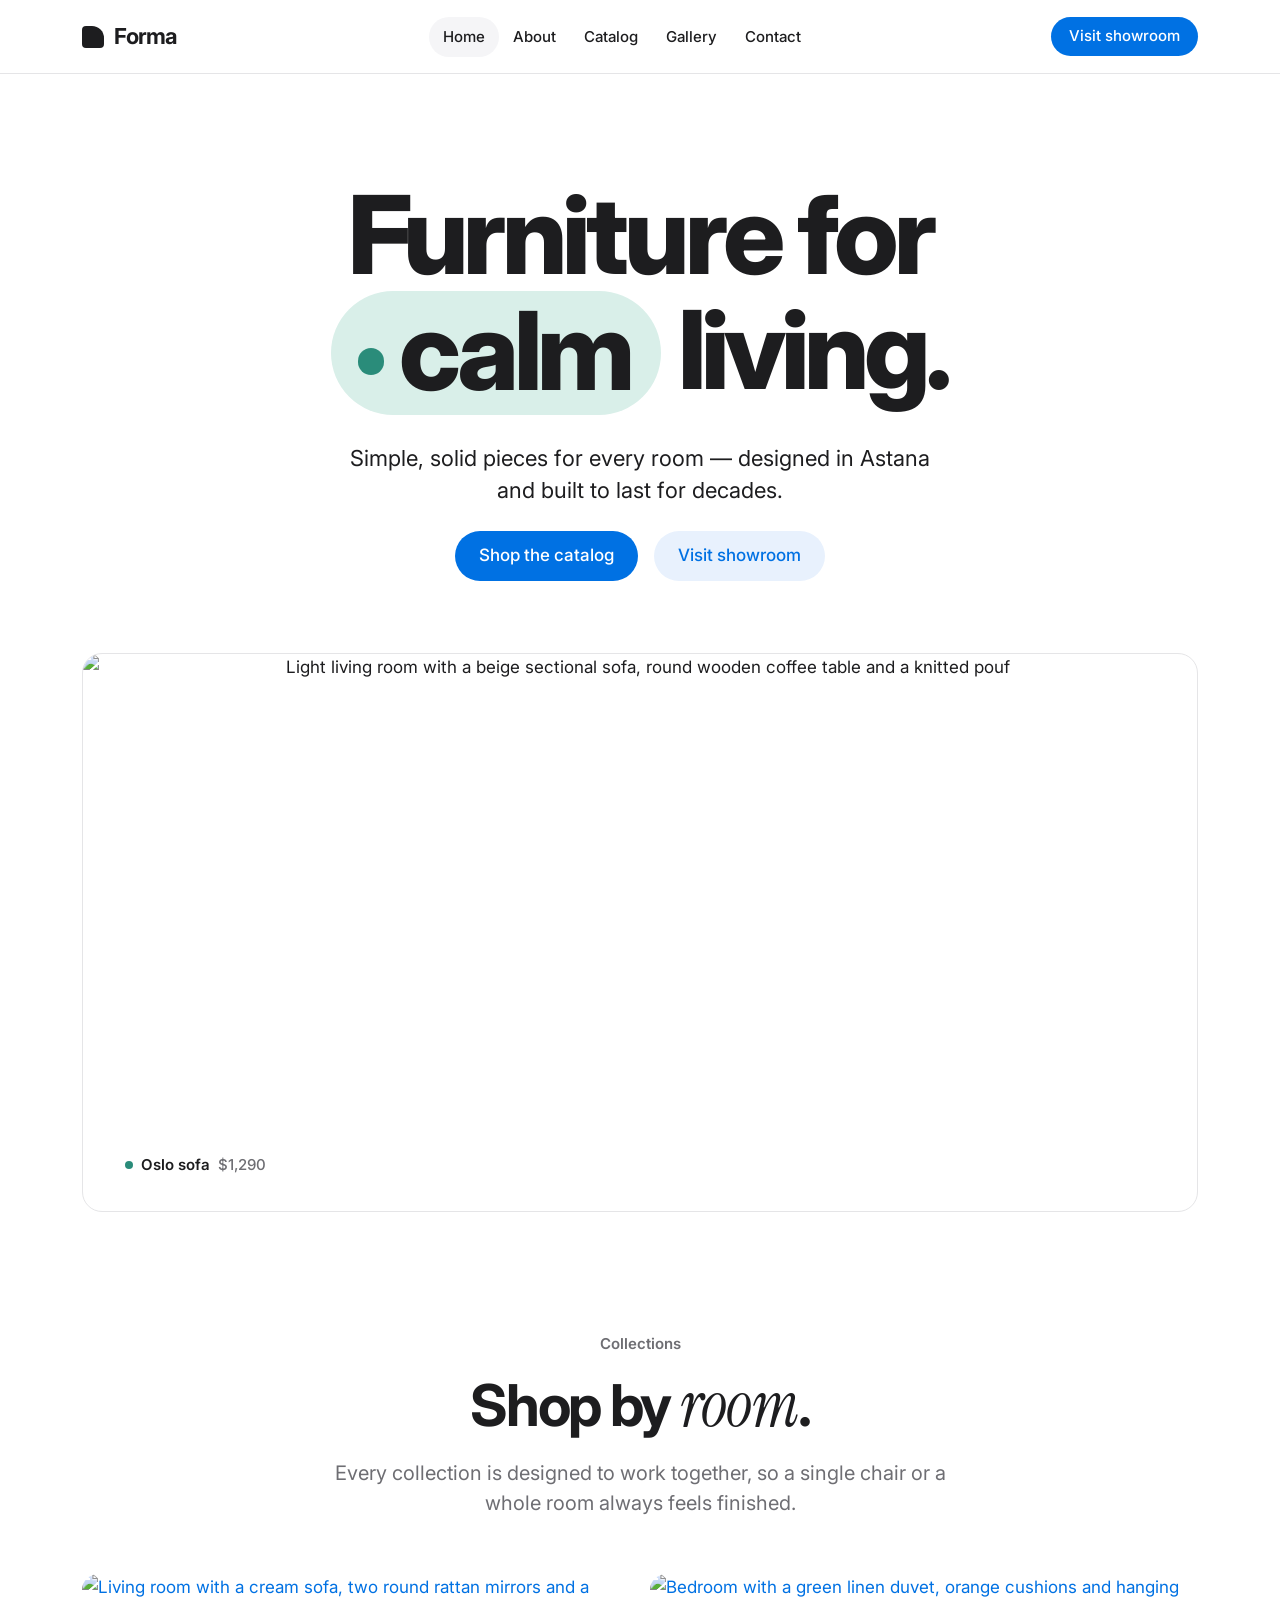
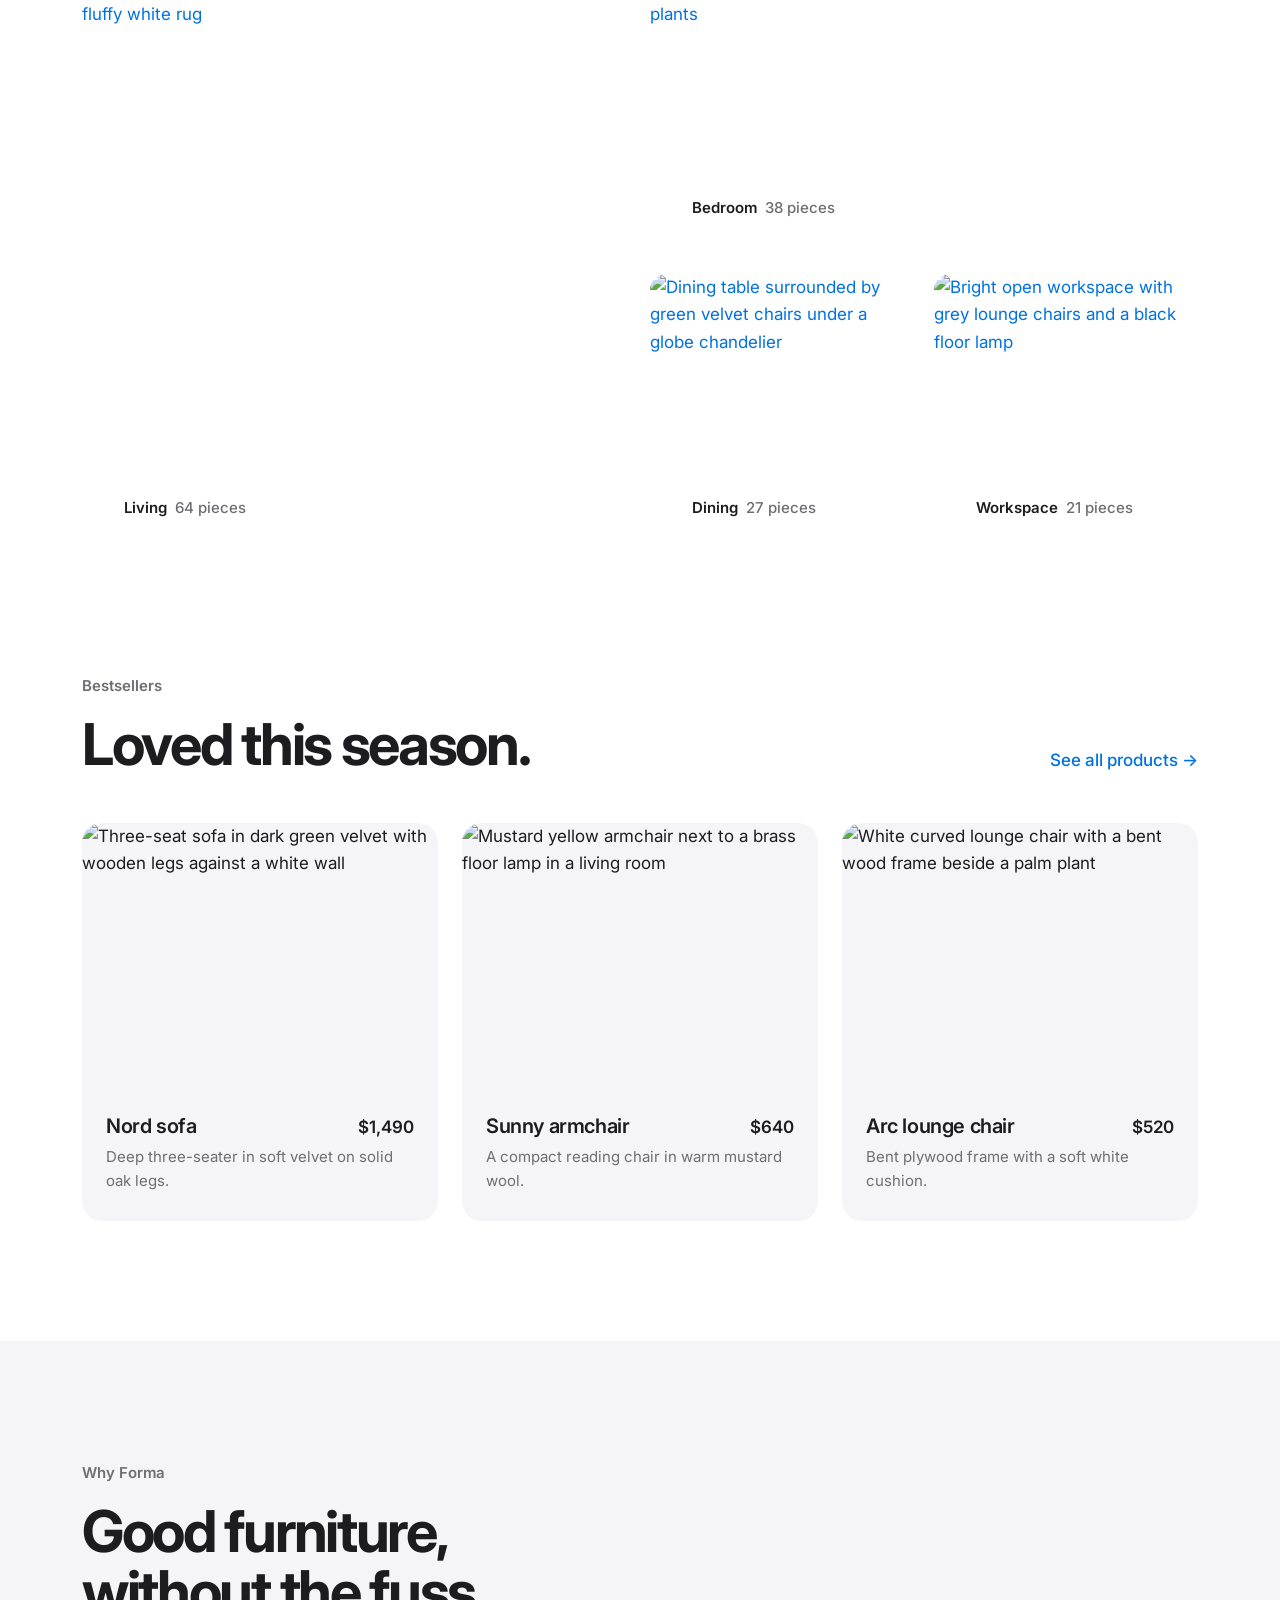
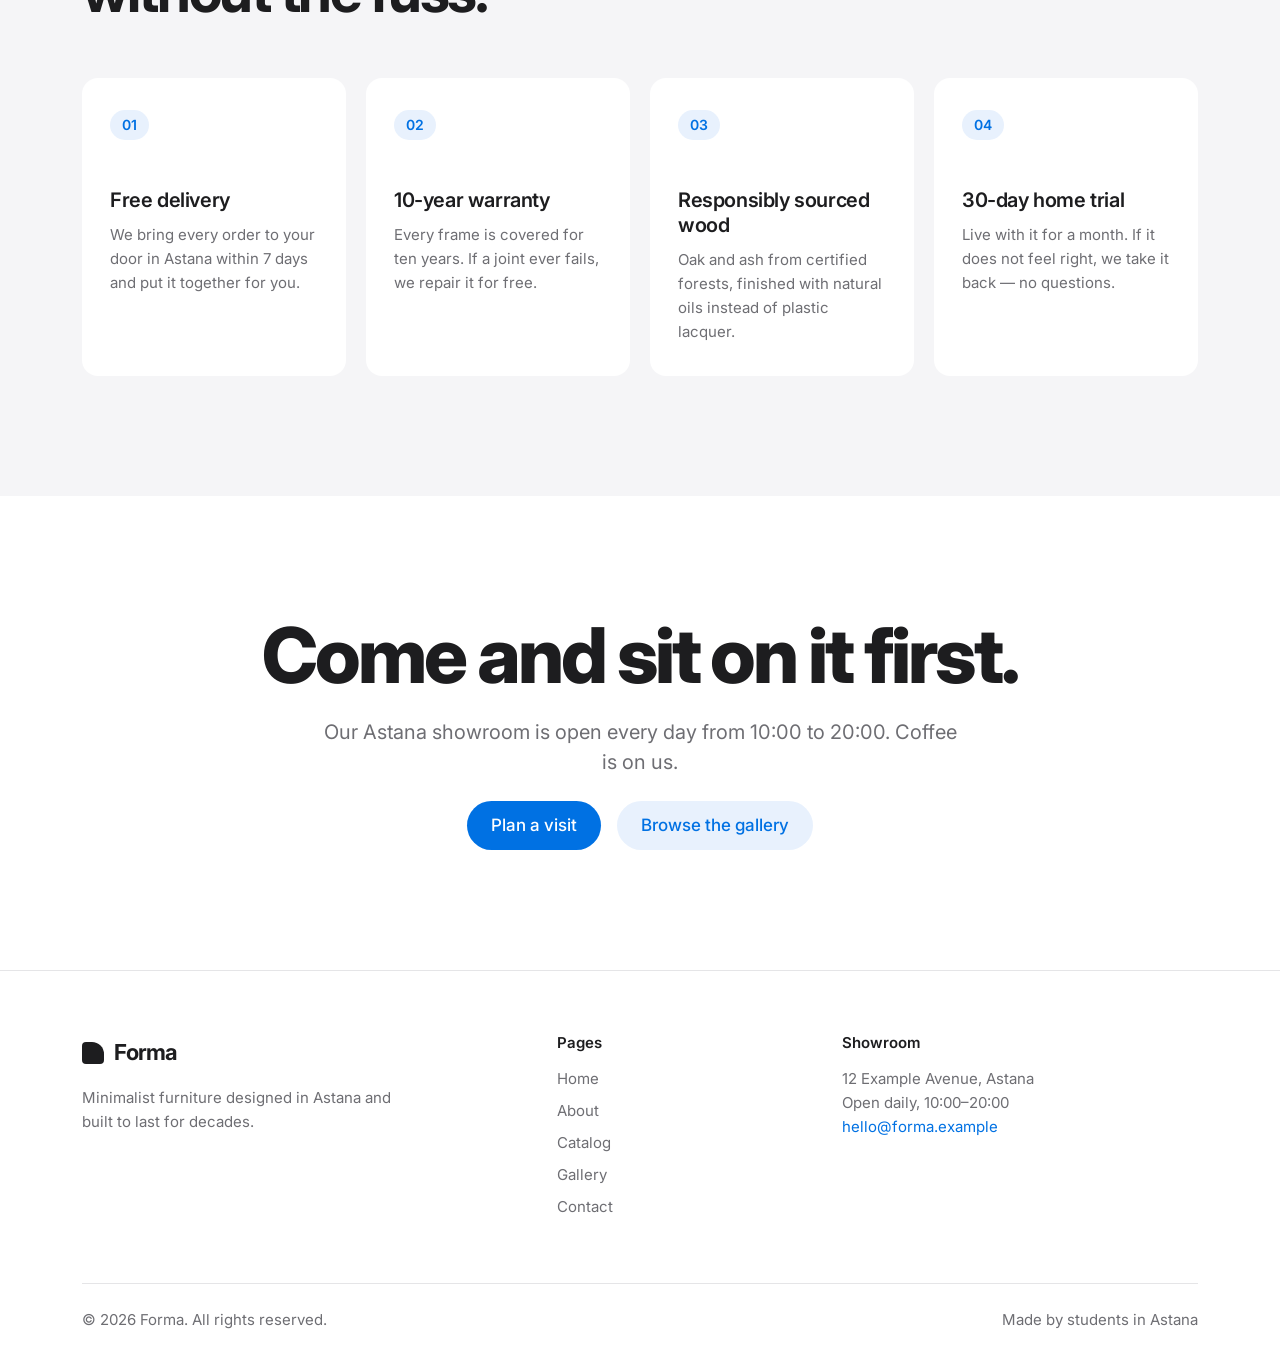
==== index.html @ f252c31b "Include jQuery and project scripts on all five pages" ====
<!DOCTYPE html>
<html lang="en">
<head>
  <meta charset="UTF-8">
  <meta name="viewport" content="width=device-width, initial-scale=1">
  <meta name="description" content="Forma is a minimalist furniture store in Astana. Simple, solid sofas, chairs and tables built to last.">
  <title>Home — Forma</title>

  <!-- Fonts: Inter for all text, Instrument Serif for rare accents -->
  <link rel="preconnect" href="https://fonts.googleapis.com">
  <link rel="preconnect" href="https://fonts.gstatic.com" crossorigin>
  <link href="https://fonts.googleapis.com/css2?family=Inter:wght@400;500;600;700;800&family=Instrument+Serif:ital@1&display=swap" rel="stylesheet">

  <!-- Bootstrap first, then our own styles so they can override it -->
  <link href="https://cdn.jsdelivr.net/npm/bootstrap@5.3.3/dist/css/bootstrap.min.css" rel="stylesheet">
  <link href="css/style.css" rel="stylesheet">
</head>
<body>

  <!-- Site header: the same navbar is used on every page -->
  <header class="site-header">
    <nav class="navbar navbar-expand-lg" aria-label="Main navigation">
      <div class="container">
        <a class="navbar-brand brand" href="index.html">
          <span class="brand-mark" aria-hidden="true"></span>
          Forma
        </a>
        <button class="navbar-toggler" type="button" data-bs-toggle="collapse" data-bs-target="#main-nav" aria-controls="main-nav" aria-expanded="false" aria-label="Toggle navigation">
          <span class="navbar-toggler-icon"></span>
        </button>
        <div class="collapse navbar-collapse" id="main-nav">
          <ul class="navbar-nav mx-auto mb-3 mb-lg-0">
            <li class="nav-item"><a class="nav-link active" aria-current="page" href="index.html">Home</a></li>
            <li class="nav-item"><a class="nav-link" href="about.html">About</a></li>
            <li class="nav-item"><a class="nav-link" href="catalog.html">Catalog</a></li>
            <li class="nav-item"><a class="nav-link" href="gallery.html">Gallery</a></li>
            <li class="nav-item"><a class="nav-link" href="contact.html">Contact</a></li>
          </ul>
          <a class="btn btn-accent btn-small" href="contact.html">Visit showroom</a>
        </div>
      </div>
    </nav>
  </header>

  <main>

    <!-- Hero: big headline with a pill, subline and two buttons -->
    <section id="hero">
      <div class="container text-center">
        <h1 class="hero-title">
          Furniture for<br>
          <span class="pill"><span class="pill-dot"></span>calm</span> living.
        </h1>
        <p class="hero-subtitle mx-auto">Simple, solid pieces for every room — designed in Astana and built to last for decades.</p>
        <div class="actions d-flex flex-wrap justify-content-center gap-3 mt-4">
          <a class="btn btn-accent" href="catalog.html">Shop the catalog</a>
          <a class="btn btn-soft" href="contact.html">Visit showroom</a>
        </div>

        <!-- Large rounded photo with a label chip placed on top of it -->
        <figure class="hero-media">
          <img src="images/hero-living-room.jpg" alt="Light living room with a beige sectional sofa, round wooden coffee table and a knitted pouf" width="1600" height="900">
          <figcaption class="image-chip">
            <span class="chip-dot"></span>
            Oslo sofa
            <span class="chip-price">$1,290</span>
          </figcaption>
        </figure>
      </div>
    </section>

    <!-- Categories: tiles placed with CSS Grid -->
    <section id="categories" class="section">
      <div class="container">
        <div class="section-header text-center mx-auto">
          <p class="eyebrow">Collections</p>
          <h2 class="section-title">Shop by <span class="serif-accent">room</span>.</h2>
          <p class="section-lead mx-auto">Every collection is designed to work together, so a single chair or a whole room always feels finished.</p>
        </div>

        <ul class="category-grid">
          <li class="category-tile category-tile-large">
            <a href="catalog.html">
              <img src="images/category-living.jpg" alt="Living room with a cream sofa, two round rattan mirrors and a fluffy white rug">
              <span class="image-chip">Living <span class="chip-price">64 pieces</span></span>
            </a>
          </li>
          <li class="category-tile category-tile-wide">
            <a href="catalog.html">
              <img src="images/category-bedroom.jpg" alt="Bedroom with a green linen duvet, orange cushions and hanging plants">
              <span class="image-chip">Bedroom <span class="chip-price">38 pieces</span></span>
            </a>
          </li>
          <li class="category-tile">
            <a href="catalog.html">
              <img src="images/category-dining.jpg" alt="Dining table surrounded by green velvet chairs under a globe chandelier">
              <span class="image-chip">Dining <span class="chip-price">27 pieces</span></span>
            </a>
          </li>
          <li class="category-tile">
            <a href="catalog.html">
              <img src="images/category-workspace.jpg" alt="Bright open workspace with grey lounge chairs and a black floor lamp">
              <span class="image-chip">Workspace <span class="chip-price">21 pieces</span></span>
            </a>
          </li>
        </ul>
      </div>
    </section>

    <!-- Featured products: cards in a Bootstrap row / col-* grid -->
    <section id="featured" class="section pt-0">
      <div class="container">
        <div class="d-flex flex-wrap justify-content-between align-items-end gap-3 mb-5">
          <div>
            <p class="eyebrow">Bestsellers</p>
            <h2 class="section-title mb-0">Loved this season.</h2>
          </div>
          <a class="link-arrow" href="catalog.html">See all products →</a>
        </div>

        <div class="row g-4 justify-content-center">
          <div class="col-12 col-md-6 col-lg-4">
            <article class="product-card">
              <img class="product-card-img" src="images/product-nord-sofa.jpg" alt="Three-seat sofa in dark green velvet with wooden legs against a white wall">
              <div class="product-card-body">
                <div class="d-flex justify-content-between align-items-baseline gap-3">
                  <h3 class="product-card-title">Nord sofa</h3>
                  <span class="price">$1,490</span>
                </div>
                <p class="product-card-text">Deep three-seater in soft velvet on solid oak legs.</p>
              </div>
            </article>
          </div>
          <div class="col-12 col-md-6 col-lg-4">
            <article class="product-card">
              <img class="product-card-img" src="images/product-sunny-armchair.jpg" alt="Mustard yellow armchair next to a brass floor lamp in a living room">
              <div class="product-card-body">
                <div class="d-flex justify-content-between align-items-baseline gap-3">
                  <h3 class="product-card-title">Sunny armchair</h3>
                  <span class="price">$640</span>
                </div>
                <p class="product-card-text">A compact reading chair in warm mustard wool.</p>
              </div>
            </article>
          </div>
          <div class="col-12 col-md-6 col-lg-4">
            <article class="product-card">
              <img class="product-card-img" src="images/product-arc-lounge-chair.jpg" alt="White curved lounge chair with a bent wood frame beside a palm plant">
              <div class="product-card-body">
                <div class="d-flex justify-content-between align-items-baseline gap-3">
                  <h3 class="product-card-title">Arc lounge chair</h3>
                  <span class="price">$520</span>
                </div>
                <p class="product-card-text">Bent plywood frame with a soft white cushion.</p>
              </div>
            </article>
          </div>
        </div>
      </div>
    </section>

    <!-- Why Forma: feature cards laid out with Flexbox -->
    <section id="why-forma" class="section">
      <div class="container">
        <div class="section-header">
          <p class="eyebrow">Why Forma</p>
          <h2 class="section-title">Good furniture,<br>without the fuss.</h2>
        </div>

        <ul class="features">
          <li class="feature">
            <span class="feature-number">01</span>
            <h3 class="feature-title">Free delivery</h3>
            <p class="feature-text">We bring every order to your door in Astana within 7 days and put it together for you.</p>
          </li>
          <li class="feature">
            <span class="feature-number">02</span>
            <h3 class="feature-title">10-year warranty</h3>
            <p class="feature-text">Every frame is covered for ten years. If a joint ever fails, we repair it for free.</p>
          </li>
          <li class="feature">
            <span class="feature-number">03</span>
            <h3 class="feature-title">Responsibly sourced wood</h3>
            <p class="feature-text">Oak and ash from certified forests, finished with natural oils instead of plastic lacquer.</p>
          </li>
          <li class="feature">
            <span class="feature-number">04</span>
            <h3 class="feature-title">30-day home trial</h3>
            <p class="feature-text">Live with it for a month. If it does not feel right, we take it back — no questions.</p>
          </li>
        </ul>
      </div>
    </section>

    <!-- Call to action: invite people to the showroom -->
    <section id="visit" class="section">
      <div class="container text-center">
        <h2 class="cta-title mx-auto">Come and sit on it first.</h2>
        <p class="section-lead mx-auto">Our Astana showroom is open every day from 10:00 to 20:00. Coffee is on us.</p>
        <div class="actions d-flex flex-wrap justify-content-center gap-3 mt-4">
          <a class="btn btn-accent" href="contact.html">Plan a visit</a>
          <a class="btn btn-soft" href="gallery.html">Browse the gallery</a>
        </div>
      </div>
    </section>

  </main>

  <!-- Site footer: the same on every page -->
  <footer class="site-footer">
    <div class="container">
      <div class="row g-4">
        <div class="col-12 col-lg-5">
          <a class="brand mb-3" href="index.html">
            <span class="brand-mark" aria-hidden="true"></span>
            Forma
          </a>
          <p class="footer-text">Minimalist furniture designed in Astana and built to last for decades.</p>
        </div>
        <div class="col-6 col-lg-3">
          <h2 class="footer-heading">Pages</h2>
          <ul class="footer-links">
            <li><a href="index.html">Home</a></li>
            <li><a href="about.html">About</a></li>
            <li><a href="catalog.html">Catalog</a></li>
            <li><a href="gallery.html">Gallery</a></li>
            <li><a href="contact.html">Contact</a></li>
          </ul>
        </div>
        <div class="col-6 col-lg-4">
          <h2 class="footer-heading">Showroom</h2>
          <address class="footer-text">
            12 Example Avenue, Astana<br>
            Open daily, <span class="text-nowrap">10:00–20:00</span><br>
            <a href="mailto:hello@forma.example">hello@forma.example</a>
          </address>
        </div>
      </div>
      <div class="footer-bottom d-flex flex-wrap justify-content-between gap-2">
        <span>© 2026 Forma. All rights reserved.</span>
        <span>Made by students in Astana</span>
      </div>
    </div>
  </footer>

  <!-- Libraries: jQuery 3.7.1 and the Bootstrap bundle (mobile navbar toggle) -->
  <script src="https://code.jquery.com/jquery-3.7.1.min.js"></script>
  <script src="https://cdn.jsdelivr.net/npm/bootstrap@5.3.3/dist/js/bootstrap.bundle.min.js"></script>

  <!-- Our scripts: data and helpers first, then shared features -->
  <script src="js/data.js"></script>
  <script src="js/utils.js"></script>
  <script src="js/main.js"></script>
</body>
</html>
---- css/style.css ----
/*
  Forma — shared stylesheet for all pages
  Loaded after Bootstrap 5.3.3, so rules here can override Bootstrap.
*/

/* ===== Design tokens — CSS custom properties ===== */
:root {
  /* Colors */
  --color-text: #1d1d1f;
  --color-muted: #6e6e73;
  --color-bg: #ffffff;
  --color-surface: #f5f5f7;
  --color-border: #e5e5e7;
  --color-border-strong: #d2d2d7;
  --color-accent: #0071e3;
  --color-accent-hover: #0062c4;
  --color-accent-soft: #e8f1fd;
  --color-accent-soft-hover: #d7e7fb;
  --color-pill: #d9efe9;
  --color-pill-dot: #2a8c7a;

  /* Shapes */
  --radius: 16px;
  --radius-sm: 12px;
  --radius-lg: 20px;
  --radius-pill: 999px;

  /* Fonts */
  --font-sans: 'Inter', system-ui, sans-serif;
  --font-serif: 'Instrument Serif', serif;

  /* Spacing between page sections (made smaller in the media queries) */
  --section-space: 120px;
}

/* ===== Base — element selectors ===== */
body {
  font-family: var(--font-sans);
  font-size: 17px;
  line-height: 1.6;
  color: var(--color-text);
  background-color: var(--color-bg);
  -webkit-font-smoothing: antialiased;
}

h1,
h2,
h3,
h4 {
  font-weight: 700;
  letter-spacing: -0.04em;
  line-height: 1.05;
  color: var(--color-text);
}

/* Big headings: spread words evenly over the lines */
h1,
h2 {
  text-wrap: balance;
}

h3,
h4 {
  letter-spacing: -0.02em;
  line-height: 1.25;
}

p {
  margin-bottom: 1rem;
}

a {
  color: var(--color-accent);
  text-decoration: none;
}

a:hover {
  color: var(--color-accent-hover);
}

img {
  display: block;
  max-width: 100%;
  height: auto;
}

/* ===== Typography helpers — reusable classes ===== */
.eyebrow {
  margin-bottom: 16px;
  font-size: 0.9375rem;
  font-weight: 600;
  color: var(--color-muted);
}

.section-title {
  margin-bottom: 20px;
  font-size: clamp(2.25rem, 4.5vw, 3.75rem);
  font-weight: 700;
}

.section-lead {
  max-width: 640px;
  font-size: 1.25rem;
  line-height: 1.5;
  color: var(--color-muted);
}

/* Rare elegant accent: one italic serif word inside a heading */
.serif-accent {
  font-family: var(--font-serif);
  font-style: italic;
  font-weight: 400;
  font-size: 1.1em;
  letter-spacing: -0.01em;
}

/* ===== Section spacing ===== */
.section {
  padding-top: var(--section-space);
  padding-bottom: var(--section-space);
}

.section-surface {
  background-color: var(--color-surface);
}

.section-header {
  max-width: 760px;
  margin-bottom: 56px;
}

/* ===== Buttons — pill-shaped, built on Bootstrap .btn =====
   Bootstrap's .btn reads its colors and sizes from --bs-btn-* variables,
   so our classes only change those variables.
   Usage: <a class="btn btn-accent">  or  <a class="btn btn-soft"> */
.btn-accent,
.btn-soft {
  --bs-btn-padding-x: 24px;
  --bs-btn-padding-y: 12px;
  --bs-btn-font-size: 1.0625rem;
  --bs-btn-font-weight: 500;
  --bs-btn-border-width: 0;
  --bs-btn-border-radius: var(--radius-pill);
  --bs-btn-focus-box-shadow: 0 0 0 4px var(--color-accent-soft);
  transition: background-color 0.2s ease;
}

/* Primary: solid accent blue */
.btn-accent {
  --bs-btn-color: #ffffff;
  --bs-btn-bg: var(--color-accent);
  --bs-btn-hover-color: #ffffff;
  --bs-btn-hover-bg: var(--color-accent-hover);
  --bs-btn-active-color: #ffffff;
  --bs-btn-active-bg: var(--color-accent-hover);
}

/* Secondary: soft light-blue background with blue text */
.btn-soft {
  --bs-btn-color: var(--color-accent);
  --bs-btn-bg: var(--color-accent-soft);
  --bs-btn-hover-color: var(--color-accent-hover);
  --bs-btn-hover-bg: var(--color-accent-soft-hover);
  --bs-btn-active-color: var(--color-accent-hover);
  --bs-btn-active-bg: var(--color-accent-soft-hover);
}

/* Smaller size, used for the navbar button */
.btn-small {
  --bs-btn-padding-x: 18px;
  --bs-btn-padding-y: 8px;
  --bs-btn-font-size: 0.9375rem;
}

/* ===== Headline pill — tinted label with a dot, like Notion =====
   Usage: <span class="pill"><span class="pill-dot"></span>calm</span> */
.pill {
  display: inline-block;
  padding: 0.02em 0.28em 0.08em 0.24em;
  border-radius: var(--radius-pill);
  background-color: var(--color-pill);
  white-space: nowrap;
}

.pill-dot {
  display: inline-block;
  width: 0.24em;
  height: 0.24em;
  margin-right: 0.14em;
  border-radius: 50%;
  background-color: var(--color-pill-dot);
  vertical-align: middle;
}

/* ===== Navbar — sticky header (positioning) + Bootstrap navbar ===== */
.site-header {
  position: sticky;
  top: 0;
  z-index: 1030;
  background-color: rgba(255, 255, 255, 0.85);
  backdrop-filter: blur(16px);
  border-bottom: 1px solid var(--color-border);
}

/* Bootstrap's navbar reads its colors and spacing from these variables */
.navbar {
  --bs-navbar-padding-y: 14px;
  --bs-navbar-color: var(--color-text);
  --bs-navbar-hover-color: var(--color-text);
  --bs-navbar-active-color: var(--color-text);
  --bs-navbar-nav-link-padding-x: 14px;
}

/* Wordmark with a small square logo made only with CSS */
.brand {
  display: inline-flex;
  align-items: center;
  gap: 10px;
  font-size: 1.375rem;
  font-weight: 700;
  letter-spacing: -0.04em;
  color: var(--color-text);
}

.brand-mark {
  width: 22px;
  height: 22px;
  border-radius: 4px 12px 4px 4px;
  background-color: var(--color-text);
}

.navbar-nav .nav-link {
  padding: 8px 14px;
  border-radius: var(--radius-pill);
  font-size: 0.9375rem;
  font-weight: 500;
  transition: background-color 0.2s ease;
}

.navbar-nav .nav-link:hover,
.navbar-nav .nav-link.active {
  background-color: var(--color-surface);
}

.navbar-toggler {
  border: 0;
  padding: 6px;
}

.navbar-toggler:focus {
  box-shadow: 0 0 0 4px var(--color-accent-soft);
}

/* ===== Footer ===== */
.site-footer {
  padding-top: 64px;
  padding-bottom: 32px;
  border-top: 1px solid var(--color-border);
  font-size: 0.9375rem;
}

.footer-text {
  max-width: 320px;
  margin-bottom: 0;
  font-style: normal;
  color: var(--color-muted);
}

.footer-heading {
  margin-bottom: 16px;
  font-size: 0.9375rem;
  font-weight: 600;
  letter-spacing: 0;
}

.footer-links {
  margin: 0;
  padding: 0;
  list-style: none;
}

.footer-links li {
  margin-bottom: 8px;
}

.footer-links a {
  color: var(--color-muted);
}

.footer-links a:hover {
  color: var(--color-text);
}

.footer-bottom {
  margin-top: 56px;
  padding-top: 24px;
  border-top: 1px solid var(--color-border);
  color: var(--color-muted);
}

/* ===== Home: hero — styled by ID ===== */
#hero {
  padding-top: 104px;
}

.hero-title {
  margin-bottom: 28px;
  font-size: clamp(3rem, 8.5vw, 7rem);
  font-weight: 800;
  letter-spacing: -0.045em;
  line-height: 1.04;
}

.hero-subtitle {
  max-width: 620px;
  margin-bottom: 0;
  font-size: 1.375rem;
  line-height: 1.45;
}

/* ===== Home: hero image — position relative + absolute chip ===== */
.hero-media {
  position: relative; /* the chip below is positioned inside this box */
  margin: 72px 0 0;
  border: 1px solid var(--color-border);
  border-radius: var(--radius-lg);
  overflow: hidden;
}

.hero-media img {
  width: 100%;
  aspect-ratio: 2 / 1;
  object-fit: cover;
}

/* Small white label on top of a photo (reused on category tiles) */
.image-chip {
  position: absolute;
  left: 24px;
  bottom: 24px;
  display: flex;
  align-items: center;
  gap: 8px;
  padding: 10px 18px;
  border-radius: var(--radius-pill);
  background-color: rgba(255, 255, 255, 0.92);
  font-size: 0.9375rem;
  font-weight: 600;
  color: var(--color-text);
}

.chip-dot {
  width: 8px;
  height: 8px;
  border-radius: 50%;
  background-color: var(--color-pill-dot);
}

.chip-price {
  font-weight: 500;
  color: var(--color-muted);
}

/* ===== Home: categories — CSS Grid ===== */
.category-grid {
  display: grid;
  grid-template-columns: repeat(4, 1fr);
  grid-auto-rows: 280px;
  gap: 20px;
  margin: 0;
  padding: 0;
  list-style: none;
}

/* Living takes a 2 x 2 block, Bedroom takes 2 columns */
.category-tile-large {
  grid-column: span 2;
  grid-row: span 2;
}

.category-tile-wide {
  grid-column: span 2;
}

.category-tile a {
  position: relative; /* the .image-chip is placed inside the link */
  display: block;
  height: 100%;
  border-radius: var(--radius);
  overflow: hidden;
}

.category-tile img {
  width: 100%;
  height: 100%;
  object-fit: cover;
  transition: transform 0.4s ease;
}

.category-tile a:hover img {
  transform: scale(1.04);
}

/* ===== Product cards — used inside Bootstrap .row / .col-* ===== */
.product-card {
  height: 100%;
  border-radius: var(--radius-lg);
  background-color: var(--color-surface);
  overflow: hidden;
}

.product-card-img {
  width: 100%;
  aspect-ratio: 4 / 3;
  object-fit: cover;
}

.product-card-body {
  padding: 24px 24px 28px;
}

.product-card-title {
  margin-bottom: 6px;
  font-size: 1.25rem;
  font-weight: 600;
}

.product-card-text {
  margin-bottom: 0;
  font-size: 0.9375rem;
  color: var(--color-muted);
}

.price {
  font-weight: 600;
  white-space: nowrap;
}

/* Text link with an arrow, e.g. "See all products →" */
.link-arrow {
  font-weight: 500;
}

/* ===== Home: why Forma — Flexbox ===== */
#why-forma {
  background-color: var(--color-surface);
}

.features {
  display: flex;
  flex-wrap: wrap;
  gap: 20px;
  margin: 0;
  padding: 0;
  list-style: none;
}

/* Each card grows equally; on smaller screens flex-basis changes (see media queries) */
.feature {
  display: flex;
  flex-direction: column;
  flex: 1 1 0;
  padding: 32px 28px;
  border-radius: var(--radius);
  background-color: var(--color-bg);
}

.feature-number {
  align-self: flex-start;
  margin-bottom: 48px;
  padding: 4px 12px;
  border-radius: var(--radius-pill);
  background-color: var(--color-accent-soft);
  font-size: 0.875rem;
  font-weight: 600;
  color: var(--color-accent);
}

.feature-title {
  margin-bottom: 10px;
  font-size: 1.25rem;
  font-weight: 600;
}

.feature-text {
  margin-bottom: 0;
  font-size: 0.9375rem;
  color: var(--color-muted);
}

/* ===== Call-to-action band (can be reused on any page) ===== */
.cta-title {
  max-width: 820px;
  margin-bottom: 20px;
  font-size: clamp(2.5rem, 6vw, 5rem);
  font-weight: 800;
}

/* ===== Page header — top section of inner pages (About, Catalog, Gallery, Contact) ===== */
.page-header {
  padding-top: 104px;
  padding-bottom: 80px;
}

.page-title {
  margin-bottom: 24px;
  font-size: clamp(2.75rem, 7vw, 6rem);
  font-weight: 800;
  letter-spacing: -0.045em;
  line-height: 1.04;
}

/* ===== About: story — Bootstrap grid (row / col-lg-6) ===== */
.story-text {
  font-size: 1.125rem;
  color: var(--color-muted);
}

.story-figure img {
  width: 100%;
  aspect-ratio: 4 / 3;
  object-fit: cover;
  border-radius: var(--radius-lg);
}

.story-figure figcaption {
  margin-top: 12px;
  font-size: 0.875rem;
  color: var(--color-muted);
}

/* ===== About: numbers — Flexbox ===== */
.stats {
  display: flex;
  justify-content: space-between;
  gap: 32px;
  margin: 0;
  padding: 56px 0 0;
  border-top: 1px solid var(--color-border);
  list-style: none;
}

.stat {
  display: flex;
  flex-direction: column;
  gap: 8px;
}

.stat-number {
  font-size: clamp(2.75rem, 5vw, 4.5rem);
  font-weight: 700;
  letter-spacing: -0.045em;
  line-height: 1;
}

.stat-label {
  color: var(--color-muted);
}

/* ===== About: values — CSS Grid ===== */
.values-list {
  display: grid;
  grid-template-columns: repeat(2, 1fr);
  gap: 48px 40px;
  margin: 0;
  padding: 0;
  list-style: none;
}

.value-item {
  padding-top: 24px;
  border-top: 1px solid var(--color-border-strong);
}

.value-title {
  margin-bottom: 10px;
  font-size: 1.25rem;
  font-weight: 600;
}

.value-item p {
  margin-bottom: 0;
  color: var(--color-muted);
}

/* ===== About: team cards with initials avatars ===== */
.team-card {
  height: 100%;
  padding: 40px 24px;
  border: 1px solid var(--color-border);
  border-radius: var(--radius-lg);
}

/* A round avatar made from a span with the person's initials */
.avatar {
  display: inline-flex;
  align-items: center;
  justify-content: center;
  width: 88px;
  height: 88px;
  margin-bottom: 20px;
  border-radius: 50%;
  font-size: 1.75rem;
  font-weight: 600;
  letter-spacing: -0.02em;
}

.avatar-green {
  background-color: var(--color-pill);
  color: var(--color-pill-dot);
}

.avatar-blue {
  background-color: var(--color-accent-soft);
  color: var(--color-accent);
}

.avatar-grey {
  background-color: var(--color-surface);
  color: var(--color-text);
}

.team-name {
  margin-bottom: 4px;
  font-size: 1.25rem;
  font-weight: 600;
}

.team-role {
  margin-bottom: 0;
  color: var(--color-muted);
}

/* ===== Catalog: product tags — position absolute ===== */
/* The card becomes the reference box for the tag inside it */
.product-card {
  position: relative;
}

/* Small label in the top-left corner of the photo, e.g. "New" */
.product-tag {
  position: absolute;
  top: 16px;
  left: 16px;
  padding: 6px 14px;
  border-radius: var(--radius-pill);
  background-color: rgba(255, 255, 255, 0.92);
  font-size: 0.8125rem;
  font-weight: 600;
  color: var(--color-text);
}

.product-tag-new {
  background-color: var(--color-accent);
  color: #ffffff;
}

/* ===== Catalog: comparison table — Bootstrap .table + own styles ===== */
/* White rounded card around the table (it sits on the grey section) */
.compare-card {
  padding: 8px 24px;
  border-radius: var(--radius-lg);
  background-color: var(--color-bg);
}

/* Bootstrap's .table reads its colors from --bs-table-* variables */
.compare-table {
  --bs-table-color: var(--color-text);
  --bs-table-bg: transparent;
  --bs-table-border-color: var(--color-border);
  margin-bottom: 0;
  font-size: 0.9375rem;
  white-space: nowrap; /* every cell stays on one line */
}

.compare-table caption {
  padding: 20px 16px 8px;
  font-size: 0.875rem;
  color: var(--color-muted);
}

.compare-table th,
.compare-table td {
  padding: 18px 16px;
  vertical-align: middle;
}

/* Column titles: small and grey, with a slightly darker line below */
.compare-table thead th {
  font-size: 0.8125rem;
  font-weight: 600;
  color: var(--color-muted);
  border-bottom-color: var(--color-border-strong);
}

/* Model names (row headers) */
.compare-table tbody th {
  font-weight: 600;
}

/* Footer note: no line below, small grey text */
.compare-table tfoot td {
  padding-top: 20px;
  border-bottom: 0;
  font-size: 0.875rem;
  color: var(--color-muted);
}

/* ===== Gallery: photo grid — CSS Grid ===== */
.gallery-grid {
  display: grid;
  grid-template-columns: repeat(3, 1fr);
  grid-auto-rows: 300px;
  gap: 20px;
}

.gallery-item {
  position: relative; /* the caption chip (.image-chip) is placed inside the figure */
  margin: 0;
  border-radius: var(--radius);
  overflow: hidden;
}

/* The photo fills its grid cell and is cropped, not stretched */
.gallery-item img {
  width: 100%;
  height: 100%;
  object-fit: cover;
}

/* Bigger tiles: one is two rows tall, one is two columns wide */
.gallery-item-tall {
  grid-row: span 2;
}

.gallery-item-wide {
  grid-column: span 2;
}

/* ===== Contact: booking form — Bootstrap form classes + own styles ===== */
.form-card {
  height: 100%;
  padding: 40px;
  border: 1px solid var(--color-border);
  border-radius: var(--radius-lg);
}

.form-title {
  margin-bottom: 8px;
  font-size: 2rem;
}

.form-intro {
  margin-bottom: 32px;
  color: var(--color-muted);
}

.booking-form .form-label {
  margin-bottom: 8px;
  font-size: 0.9375rem;
  font-weight: 500;
}

/* Soft rounded inputs */
.booking-form .form-control,
.booking-form .form-select {
  padding: 12px 16px;
  border: 1px solid var(--color-border-strong);
  border-radius: var(--radius-sm);
  font-size: 1rem;
  color: var(--color-text);
}

/* Room for the arrow of the select box */
.booking-form .form-select {
  padding-right: 40px;
  background-position: right 16px center;
}

/* Accent focus ring instead of Bootstrap's default one */
.booking-form .form-control:focus,
.booking-form .form-select:focus,
.booking-form .form-check-input:focus {
  border-color: var(--color-accent);
  box-shadow: 0 0 0 4px var(--color-accent-soft);
}

.booking-form .form-check-input:checked {
  border-color: var(--color-accent);
  background-color: var(--color-accent);
}

.booking-form .form-check-label {
  font-size: 0.9375rem;
  color: var(--color-muted);
}

/* ===== Contact: showroom info card — Flexbox ===== */
.info-card {
  display: flex;
  flex-direction: column;
  gap: 40px;
  height: 100%;
  padding: 40px;
  border-radius: var(--radius-lg);
  background-color: var(--color-surface);
}

.info-title {
  margin-bottom: 16px;
  font-size: 1.25rem;
  font-weight: 600;
}

.info-address {
  margin-bottom: 0;
  font-size: 1.125rem;
  line-height: 1.7;
}

.hours-list {
  margin: 0;
  padding: 0;
  list-style: none;
}

/* Each row: label on the left, time on the right */
.hours-list li {
  display: flex;
  justify-content: space-between;
  gap: 16px;
  padding: 14px 0;
  border-bottom: 1px solid var(--color-border-strong);
}

.hours-list li span:last-child {
  color: var(--color-muted);
  text-align: right;
}

/* margin-top: auto pushes the buttons to the bottom of the card */
.info-actions {
  margin-top: auto;
}

/* ==========================================================
   Responsive — media queries (keep this section LAST in the file)
   Breakpoints match Bootstrap: lg = 992px, sm = 576px
   ========================================================== */

/* ===== Tablet and smaller (≤ 991.98px) ===== */
@media (max-width: 991.98px) {
  :root {
    --section-space: 88px;
  }

  /* Collapsed mobile menu */
  .navbar-collapse {
    padding-top: 12px;
    padding-bottom: 16px;
  }

  #hero {
    padding-top: 72px;
  }

  .hero-media {
    margin-top: 56px;
  }

  .hero-media img {
    aspect-ratio: 16 / 10;
  }

  .section-header {
    margin-bottom: 40px;
  }

  /* Categories: 4 columns become 2 */
  .category-grid {
    grid-template-columns: repeat(2, 1fr);
    grid-auto-rows: 240px;
  }

  /* Features: two cards per row */
  .feature {
    flex: 1 1 calc(50% - 10px);
  }

  /* Stats: wrap into two rows of two */
  .stats {
    flex-wrap: wrap;
    row-gap: 40px;
  }

  .stat {
    flex: 1 1 calc(50% - 16px);
  }

  .page-header {
    padding-top: 72px;
    padding-bottom: 64px;
  }

  /* Gallery: 3 columns become 2, the wide photo takes one column */
  .gallery-grid {
    grid-template-columns: repeat(2, 1fr);
    grid-auto-rows: 260px;
  }

  .gallery-item-wide {
    grid-column: span 1;
  }

  /* Contact: smaller padding inside the cards */
  .form-card,
  .info-card {
    padding: 32px;
  }
}

/* ===== Mobile phones (≤ 575.98px) ===== */
@media (max-width: 575.98px) {
  :root {
    --section-space: 64px;
  }

  /* 20px side padding instead of Bootstrap's 12px */
  .container {
    --bs-gutter-x: 2.5rem;
  }

  body {
    font-size: 16px;
  }

  #hero {
    padding-top: 48px;
  }

  .hero-title {
    font-size: 3rem;
  }

  .hero-subtitle,
  .section-lead {
    font-size: 1.125rem;
  }

  /* Buttons stack and fill the width */
  .actions .btn {
    width: 100%;
  }

  .hero-media {
    margin-top: 40px;
    border-radius: var(--radius);
  }

  .hero-media img {
    aspect-ratio: 4 / 3;
  }

  .image-chip {
    left: 12px;
    bottom: 12px;
    padding: 8px 14px;
    font-size: 0.875rem;
  }

  /* Categories: one column, every tile the same size */
  .category-grid {
    grid-template-columns: 1fr;
    grid-auto-rows: 220px;
    gap: 16px;
  }

  .category-tile-large,
  .category-tile-wide {
    grid-column: span 1;
    grid-row: span 1;
  }

  /* Features: one card per row */
  .feature {
    flex-basis: 100%;
  }

  .feature-number {
    margin-bottom: 24px;
  }

  /* Values: one column */
  .values-list {
    grid-template-columns: 1fr;
    gap: 32px;
  }

  .page-header {
    padding-top: 48px;
    padding-bottom: 48px;
  }

  .page-title {
    font-size: 2.5rem;
  }

  /* Catalog: tighter table, it scrolls sideways inside its card */
  .compare-card {
    padding: 4px 8px;
  }

  .compare-table th,
  .compare-table td {
    padding: 14px 12px;
  }

  /* Gallery: one column, every photo the same size */
  .gallery-grid {
    grid-template-columns: 1fr;
    grid-auto-rows: 240px;
    gap: 16px;
  }

  .gallery-item-tall {
    grid-row: span 1;
  }

  /* Contact */
  .form-card,
  .info-card {
    padding: 24px;
  }

  .form-title {
    font-size: 1.75rem;
  }

  .booking-form .btn {
    width: 100%;
  }
}

/* ==========================================================
   Endterm — interactive components (JavaScript and jQuery)
   ========================================================== */

/* ===== Toast messages (created by showToast in js/utils.js) ===== */
.toast-stack {
  position: fixed;
  right: 24px;
  bottom: 24px;
  z-index: 1080;
  display: flex;
  flex-direction: column;
  align-items: flex-end;
  gap: 10px;
  pointer-events: none;
}

.toast-message {
  padding: 12px 20px;
  border-radius: var(--radius-pill);
  background-color: var(--color-text);
  color: var(--color-bg);
  font-size: 0.9375rem;
  font-weight: 500;
  box-shadow: 0 8px 24px rgba(0, 0, 0, 0.15);
  animation: toast-in 0.25s ease;
  transition: opacity 0.4s ease, transform 0.4s ease;
}

.toast-info {
  background-color: var(--color-accent);
  color: #ffffff;
}

.toast-message.is-hiding {
  opacity: 0;
  transform: translateY(8px);
}

@keyframes toast-in {
  from {
    opacity: 0;
    transform: translateY(8px);
  }
}
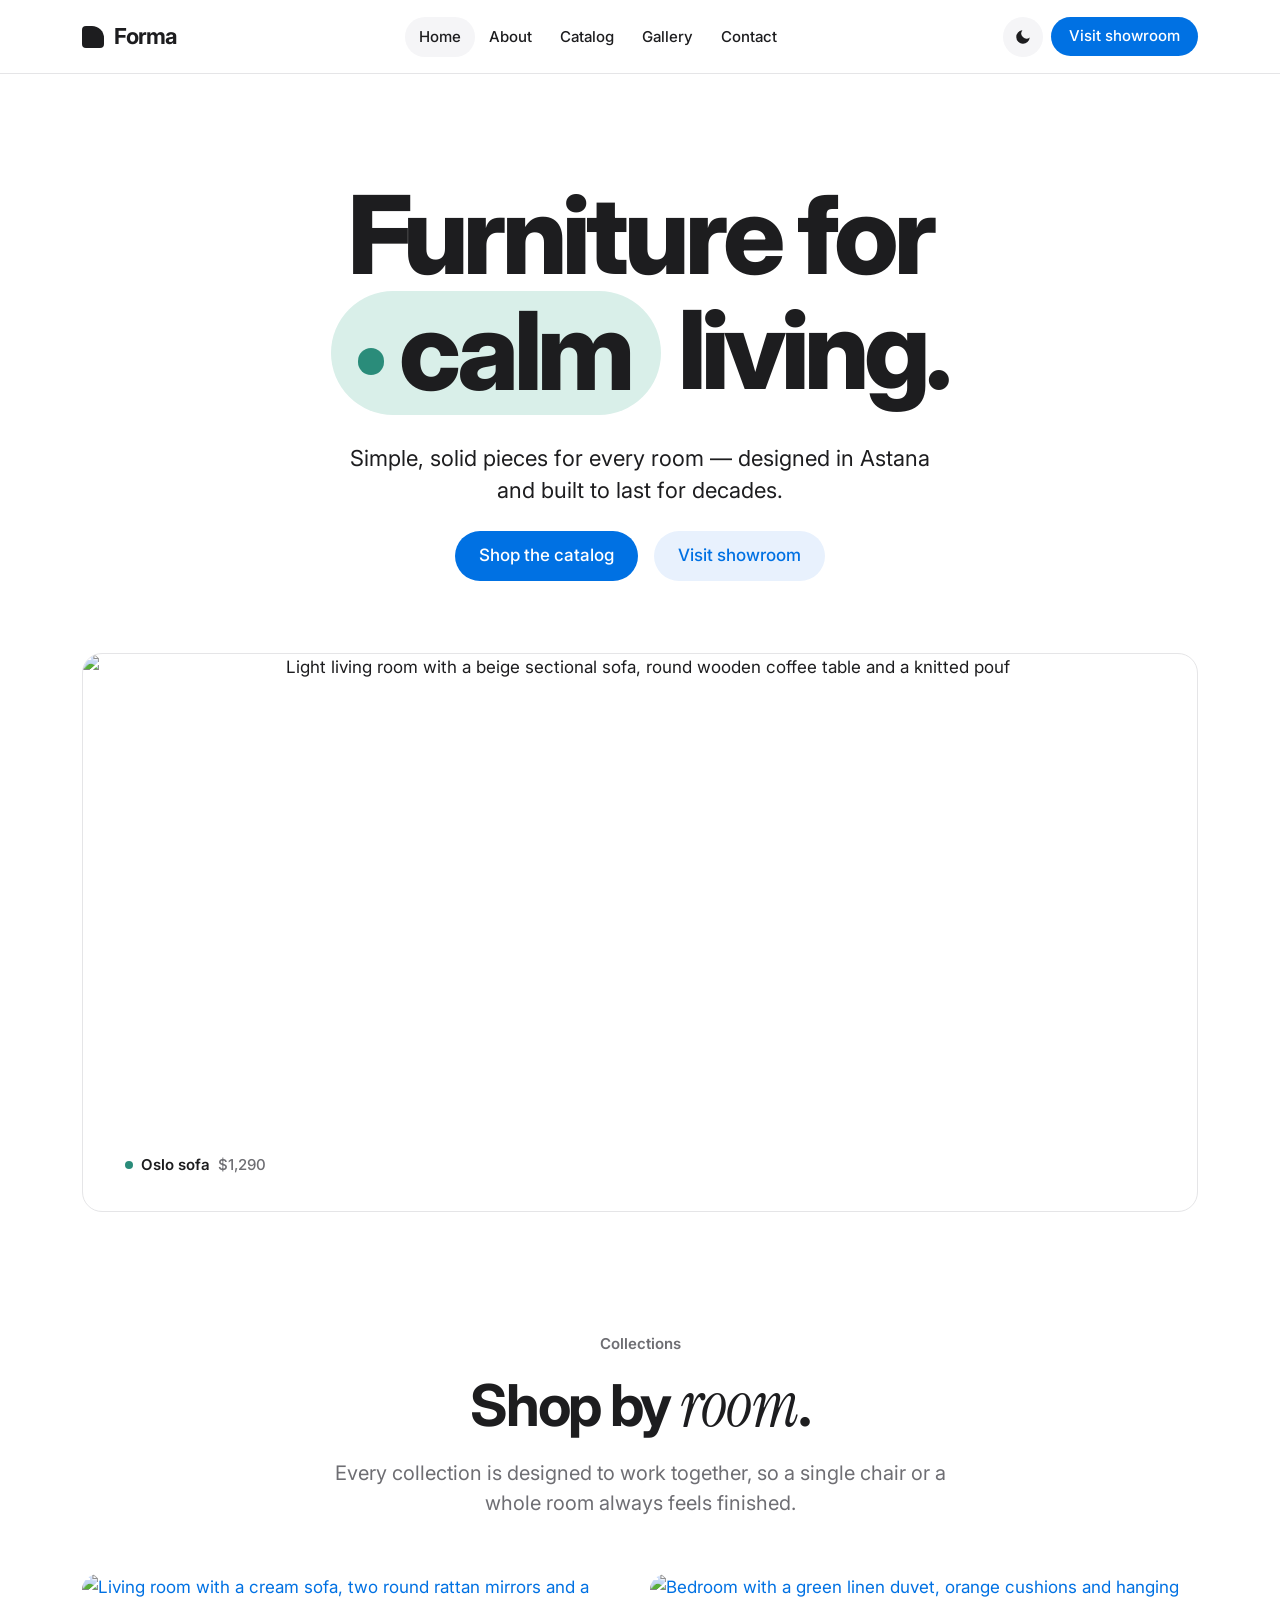
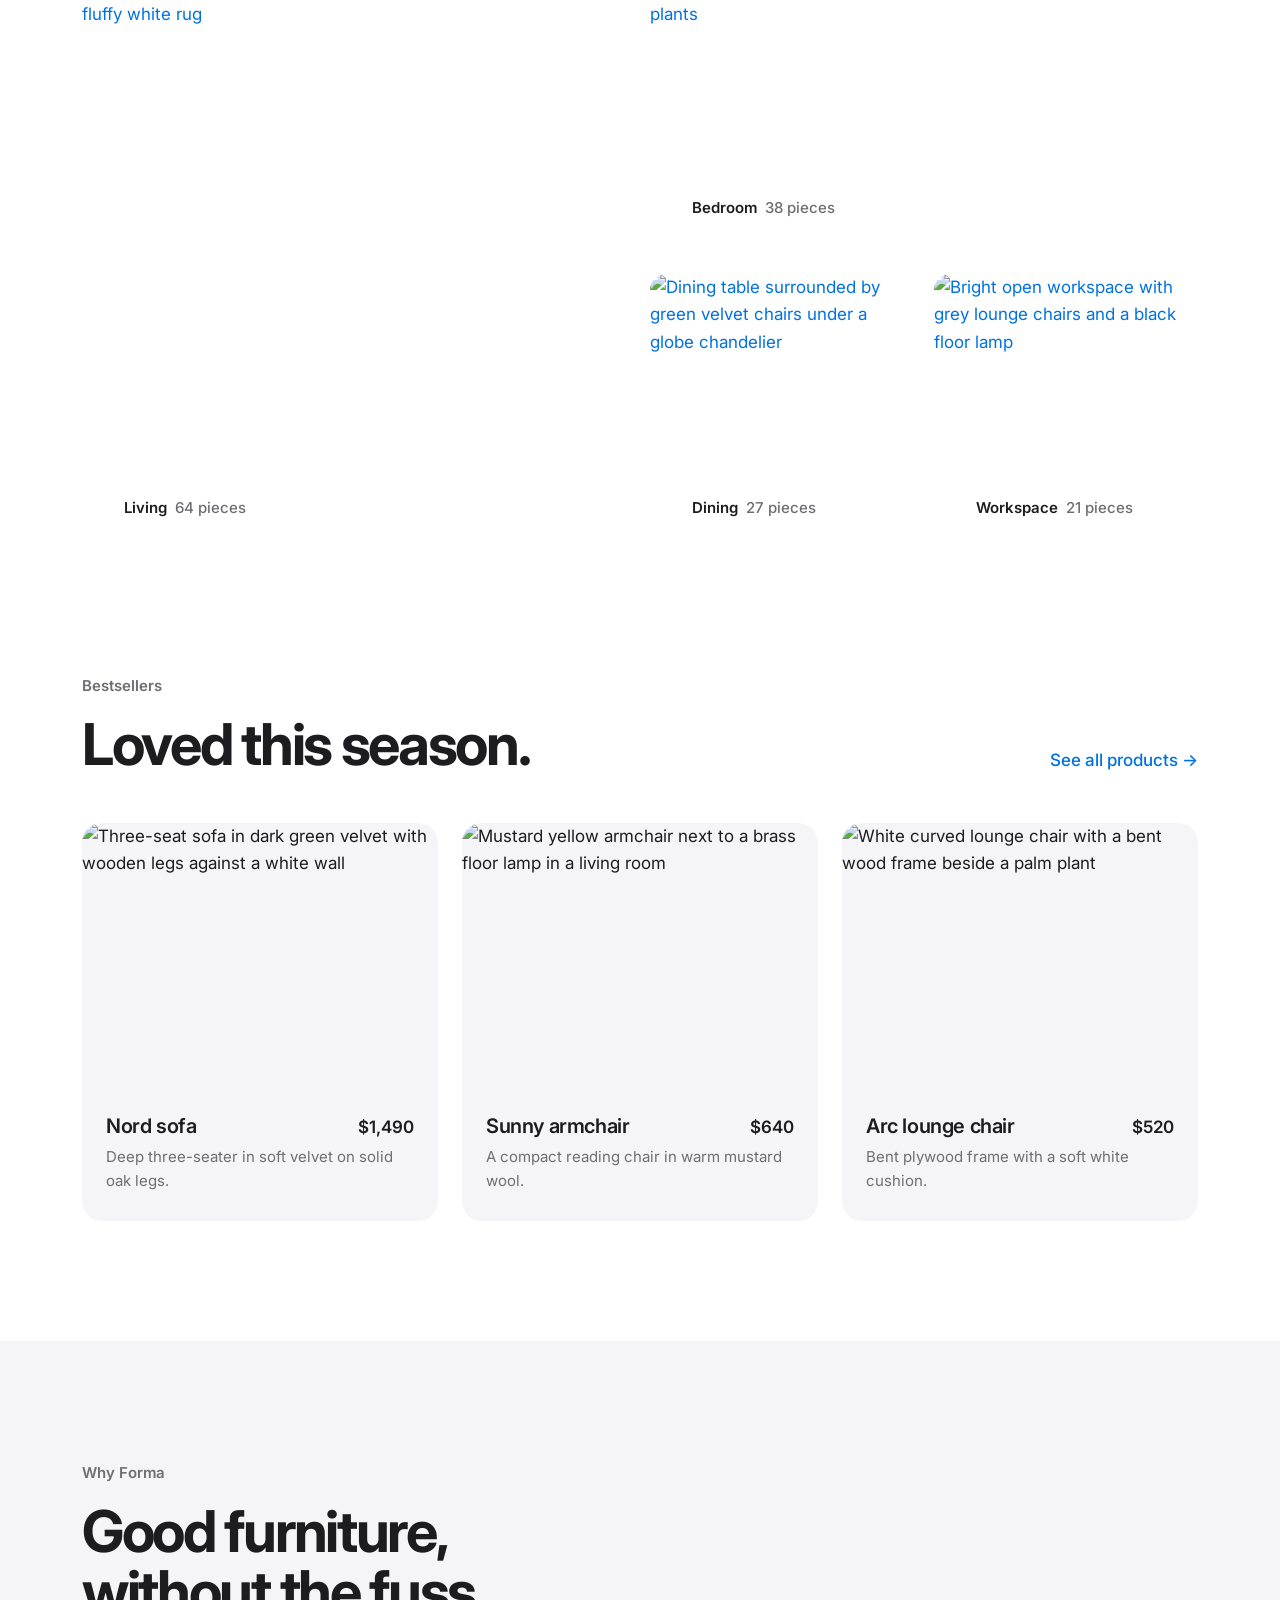
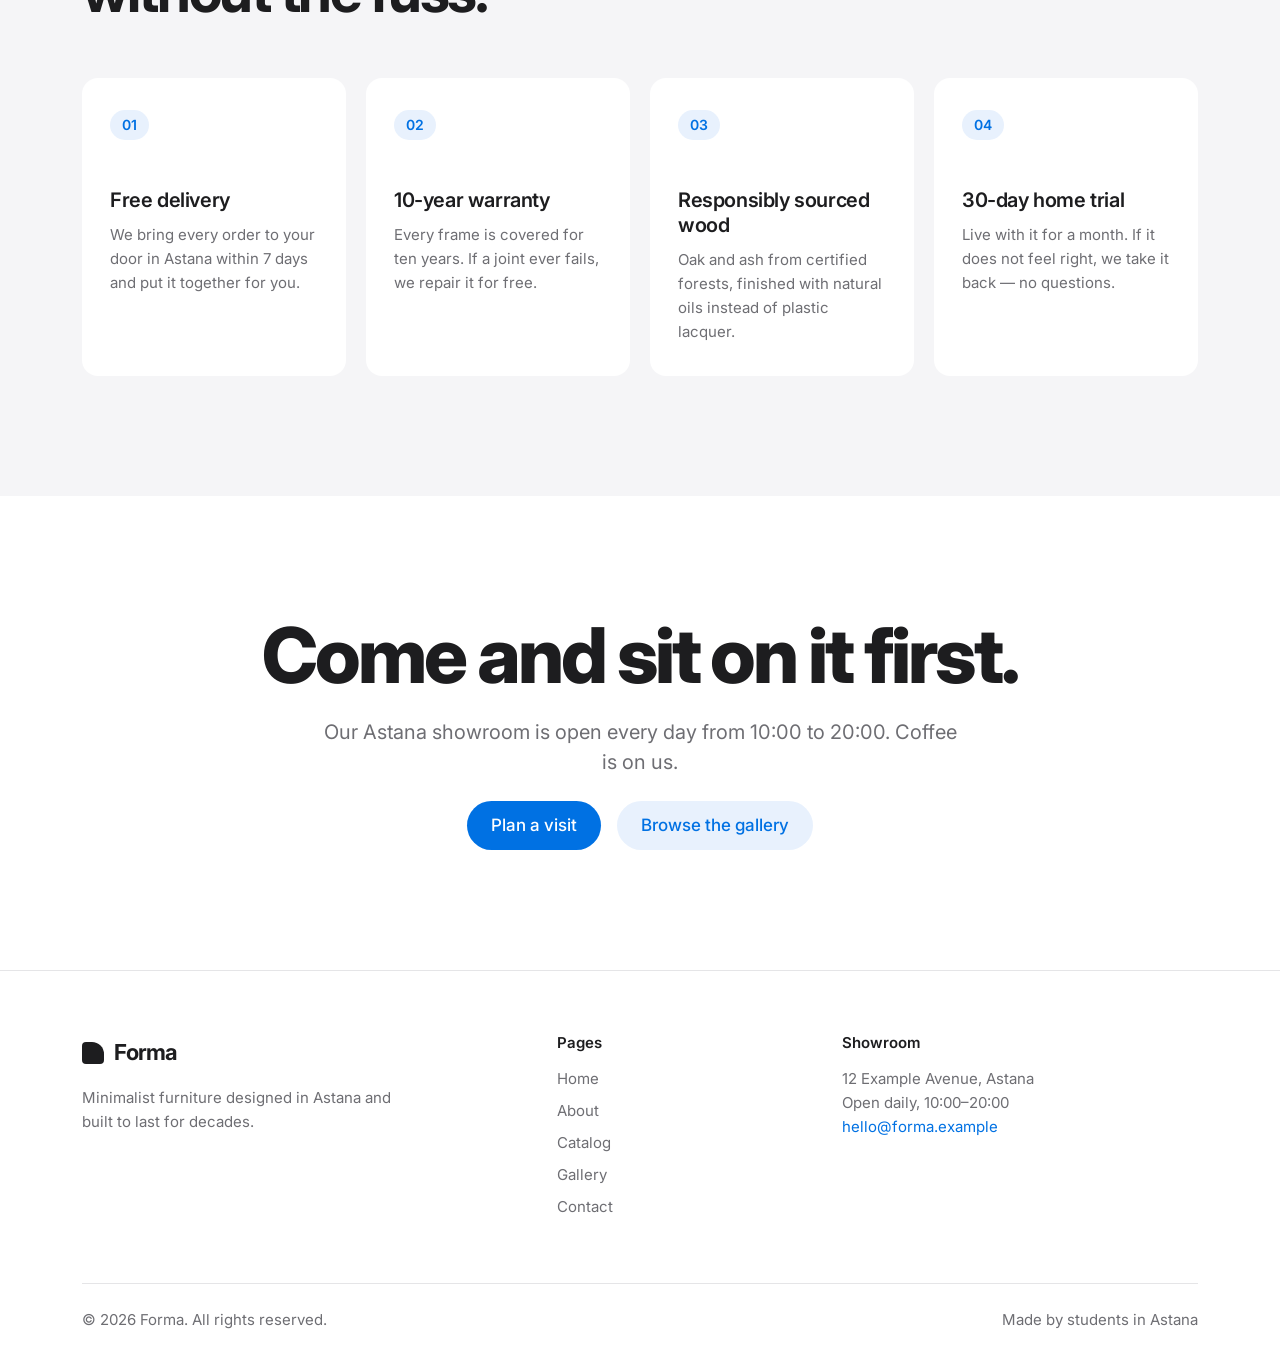
==== commit a34a9b97: "Add theme switcher button to the navbar with click handler" ====
--- a/index.html
+++ b/index.html
@@ -14,6 +14,9 @@
   <!-- Bootstrap first, then our own styles so they can override it -->
   <link href="https://cdn.jsdelivr.net/npm/bootstrap@5.3.3/dist/css/bootstrap.min.css" rel="stylesheet">
   <link href="css/style.css" rel="stylesheet">
+
+  <!-- Applies the saved light/dark theme before the page is drawn -->
+  <script src="js/theme.js"></script>
 </head>
 <body>
 
@@ -36,7 +39,14 @@
             <li class="nav-item"><a class="nav-link" href="gallery.html">Gallery</a></li>
             <li class="nav-item"><a class="nav-link" href="contact.html">Contact</a></li>
           </ul>
-          <a class="btn btn-accent btn-small" href="contact.html">Visit showroom</a>
+          <div class="nav-tools d-flex align-items-center gap-2">
+            <!-- Theme switcher: js/main.js swaps light and dark -->
+            <button class="icon-btn" type="button" id="theme-toggle" aria-label="Switch to dark theme" title="Switch theme">
+              <svg class="icon-moon" width="18" height="18" viewBox="0 0 24 24" aria-hidden="true"><path fill="currentColor" d="M21 12.8A9 9 0 1 1 11.2 3a7 7 0 0 0 9.8 9.8z"/></svg>
+              <svg class="icon-sun" width="18" height="18" viewBox="0 0 24 24" aria-hidden="true"><circle cx="12" cy="12" r="5" fill="currentColor"/><path stroke="currentColor" stroke-width="2" stroke-linecap="round" d="M12 1v3M12 20v3M4.2 4.2l2.1 2.1M17.7 17.7l2.1 2.1M1 12h3M20 12h3M4.2 19.8l2.1-2.1M17.7 6.3l2.1-2.1"/></svg>
+            </button>
+            <a class="btn btn-accent btn-small" href="contact.html">Visit showroom</a>
+          </div>
         </div>
       </div>
     </nav>
--- a/css/style.css
+++ b/css/style.css
@@ -18,6 +18,11 @@
   --color-accent-soft-hover: #d7e7fb;
   --color-pill: #d9efe9;
   --color-pill-dot: #2a8c7a;
+  --color-header-bg: rgba(255, 255, 255, 0.85);
+  --color-chip-bg: rgba(255, 255, 255, 0.92);
+  --color-chip-text: #1d1d1f;
+  --color-danger: #d70015;
+  --color-success: #1e8e3e;
 
   /* Shapes */
   --radius: 16px;
@@ -31,6 +36,32 @@
 
   /* Spacing between page sections (made smaller in the media queries) */
   --section-space: 120px;
+}
+
+/* ===== Dark theme — the same tokens with dark values =====
+   js/theme.js puts data-theme="dark" on <html>; every rule that uses
+   var(--color-...) changes automatically. */
+[data-theme="dark"] {
+  --color-text: #f5f5f7;
+  --color-muted: #a1a1a6;
+  --color-bg: #101012;
+  --color-surface: #1c1c1f;
+  --color-border: #2c2c30;
+  --color-border-strong: #3a3a3f;
+  --color-accent: #2997ff;
+  --color-accent-hover: #4aa8ff;
+  --color-accent-soft: #14304d;
+  --color-accent-soft-hover: #1a3d61;
+  --color-pill: #183a33;
+  --color-pill-dot: #5fd0b8;
+  --color-header-bg: rgba(16, 16, 18, 0.85);
+  --color-danger: #ff6961;
+  --color-success: #5cd17a;
+
+  /* Bootstrap reads these for form controls and tables */
+  --bs-body-bg: var(--color-bg);
+  --bs-body-color: var(--color-text);
+  color-scheme: dark;
 }
 
 /* ===== Base — element selectors ===== */
@@ -197,7 +228,7 @@
   position: sticky;
   top: 0;
   z-index: 1030;
-  background-color: rgba(255, 255, 255, 0.85);
+  background-color: var(--color-header-bg);
   backdrop-filter: blur(16px);
   border-bottom: 1px solid var(--color-border);
 }
@@ -343,10 +374,10 @@
   gap: 8px;
   padding: 10px 18px;
   border-radius: var(--radius-pill);
-  background-color: rgba(255, 255, 255, 0.92);
+  background-color: var(--color-chip-bg);
   font-size: 0.9375rem;
   font-weight: 600;
-  color: var(--color-text);
+  color: var(--color-chip-text);
 }
 
 .chip-dot {
@@ -358,7 +389,7 @@
 
 .chip-price {
   font-weight: 500;
-  color: var(--color-muted);
+  color: #6e6e73; /* the chip stays white in both themes */
 }
 
 /* ===== Home: categories — CSS Grid ===== */
@@ -644,10 +675,10 @@
   left: 16px;
   padding: 6px 14px;
   border-radius: var(--radius-pill);
-  background-color: rgba(255, 255, 255, 0.92);
+  background-color: var(--color-chip-bg);
   font-size: 0.8125rem;
   font-weight: 600;
-  color: var(--color-text);
+  color: var(--color-chip-text);
 }
 
 .product-tag-new {
@@ -1086,3 +1117,38 @@
     transform: translateY(8px);
   }
 }
+
+/* ===== Navbar tools: round icon buttons (theme, favorites) ===== */
+.icon-btn {
+  position: relative;
+  display: inline-flex;
+  align-items: center;
+  justify-content: center;
+  width: 40px;
+  height: 40px;
+  padding: 0;
+  border: 0;
+  border-radius: 50%;
+  background-color: var(--color-surface);
+  color: var(--color-text);
+  transition: background-color 0.2s ease, transform 0.2s ease;
+}
+
+.icon-btn:hover {
+  background-color: var(--color-border);
+}
+
+.icon-btn:focus-visible {
+  outline: none;
+  box-shadow: 0 0 0 4px var(--color-accent-soft);
+}
+
+/* Only one icon is visible: the moon in light mode, the sun in dark mode */
+.icon-sun,
+[data-theme="dark"] .icon-moon {
+  display: none;
+}
+
+[data-theme="dark"] .icon-sun {
+  display: block;
+}
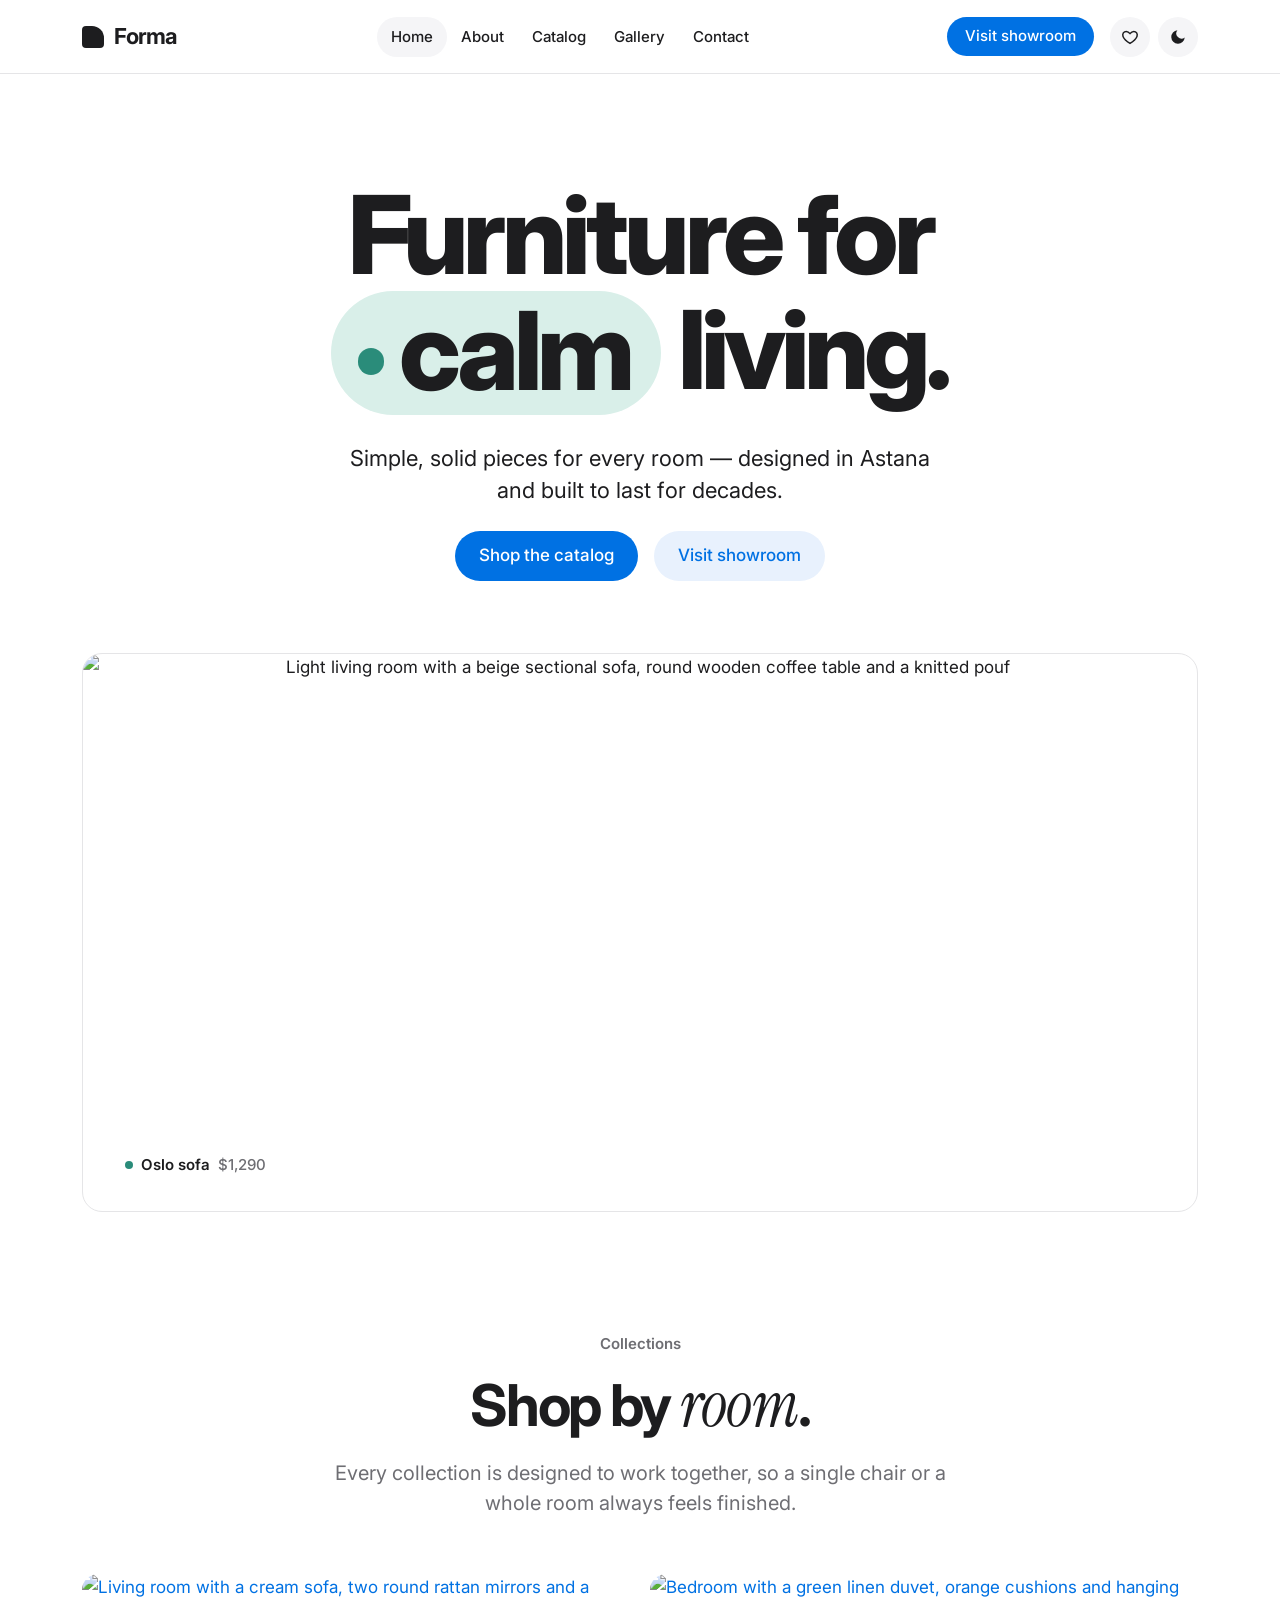
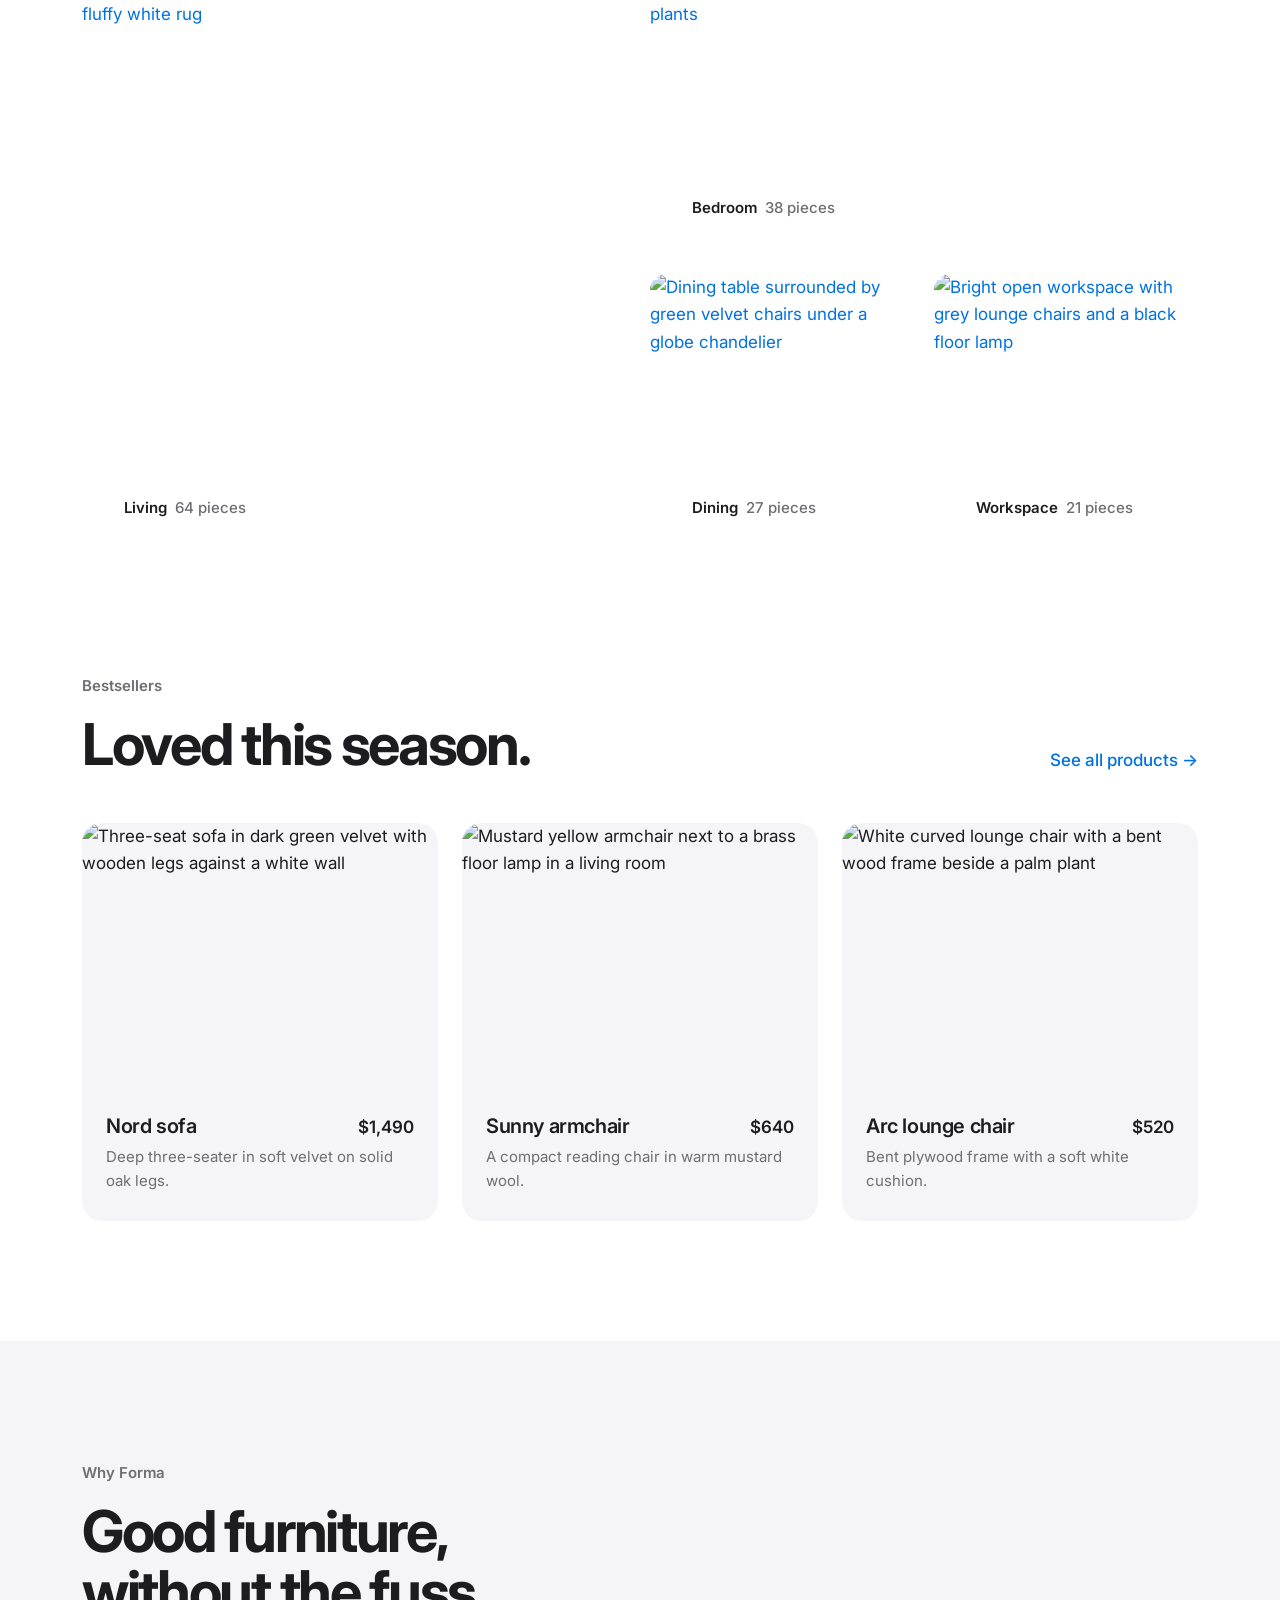
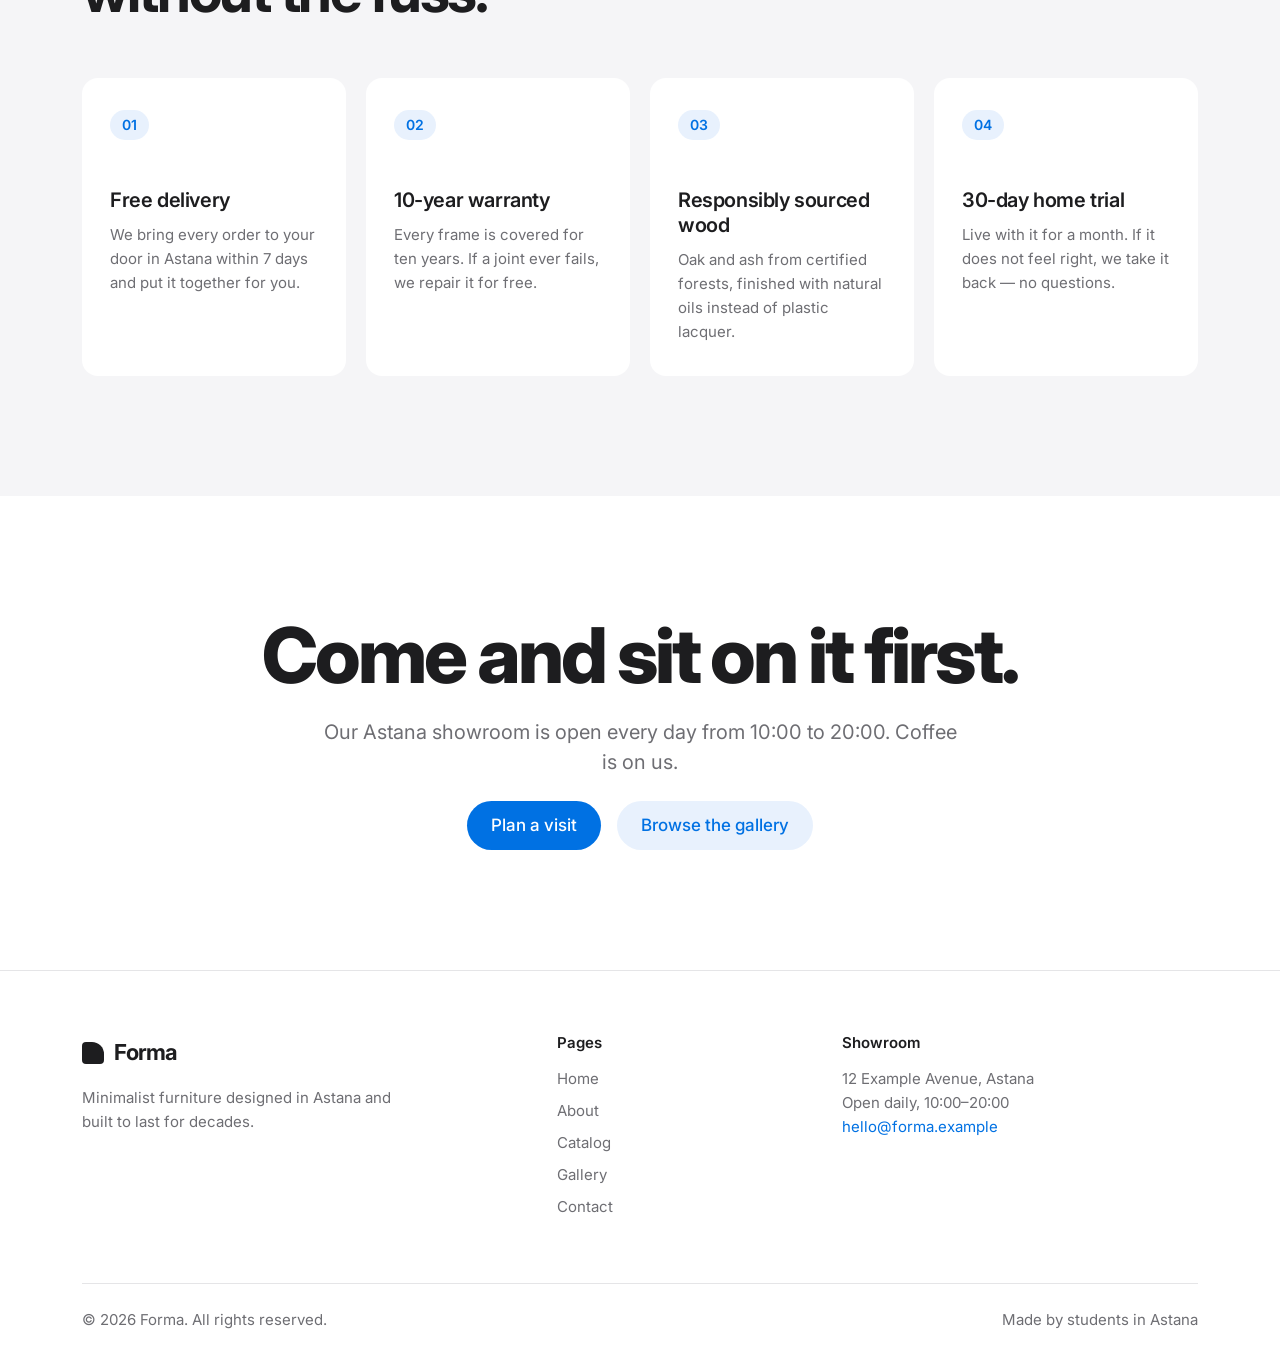
==== commit b86a9090: "Add favorites button with counter and panel markup to the navbar" ====
--- a/index.html
+++ b/index.html
@@ -28,6 +28,19 @@
           <span class="brand-mark" aria-hidden="true"></span>
           Forma
         </a>
+        <!-- Icon buttons stay visible on phones, outside the collapsed menu -->
+        <div class="nav-tools d-flex align-items-center gap-2 ms-auto ms-lg-3 order-lg-last">
+          <!-- Favorites: js/main.js updates the counter, jQuery opens the panel -->
+          <button class="icon-btn" type="button" id="favorites-toggle" aria-controls="favorites-panel" aria-expanded="false" aria-label="Open favorites" title="Favorites">
+            <svg width="18" height="18" viewBox="0 0 24 24" aria-hidden="true"><path fill="none" stroke="currentColor" stroke-width="2" stroke-linejoin="round" d="M12 20.5s-7.5-4.6-9.3-9.3C1.5 7.9 3.6 4.5 7 4.5c2.1 0 3.6 1.2 5 3 1.4-1.8 2.9-3 5-3 3.4 0 5.5 3.4 4.3 6.7-1.8 4.7-9.3 9.3-9.3 9.3z"/></svg>
+            <span class="favorites-count" id="favorites-count">0</span>
+          </button>
+          <!-- Theme switcher: js/main.js swaps light and dark -->
+          <button class="icon-btn" type="button" id="theme-toggle" aria-label="Switch to dark theme" title="Switch theme">
+            <svg class="icon-moon" width="18" height="18" viewBox="0 0 24 24" aria-hidden="true"><path fill="currentColor" d="M21 12.8A9 9 0 1 1 11.2 3a7 7 0 0 0 9.8 9.8z"/></svg>
+            <svg class="icon-sun" width="18" height="18" viewBox="0 0 24 24" aria-hidden="true"><circle cx="12" cy="12" r="5" fill="currentColor"/><path stroke="currentColor" stroke-width="2" stroke-linecap="round" d="M12 1v3M12 20v3M4.2 4.2l2.1 2.1M17.7 17.7l2.1 2.1M1 12h3M20 12h3M4.2 19.8l2.1-2.1M17.7 6.3l2.1-2.1"/></svg>
+          </button>
+        </div>
         <button class="navbar-toggler" type="button" data-bs-toggle="collapse" data-bs-target="#main-nav" aria-controls="main-nav" aria-expanded="false" aria-label="Toggle navigation">
           <span class="navbar-toggler-icon"></span>
         </button>
@@ -39,17 +52,23 @@
             <li class="nav-item"><a class="nav-link" href="gallery.html">Gallery</a></li>
             <li class="nav-item"><a class="nav-link" href="contact.html">Contact</a></li>
           </ul>
-          <div class="nav-tools d-flex align-items-center gap-2">
-            <!-- Theme switcher: js/main.js swaps light and dark -->
-            <button class="icon-btn" type="button" id="theme-toggle" aria-label="Switch to dark theme" title="Switch theme">
-              <svg class="icon-moon" width="18" height="18" viewBox="0 0 24 24" aria-hidden="true"><path fill="currentColor" d="M21 12.8A9 9 0 1 1 11.2 3a7 7 0 0 0 9.8 9.8z"/></svg>
-              <svg class="icon-sun" width="18" height="18" viewBox="0 0 24 24" aria-hidden="true"><circle cx="12" cy="12" r="5" fill="currentColor"/><path stroke="currentColor" stroke-width="2" stroke-linecap="round" d="M12 1v3M12 20v3M4.2 4.2l2.1 2.1M17.7 17.7l2.1 2.1M1 12h3M20 12h3M4.2 19.8l2.1-2.1M17.7 6.3l2.1-2.1"/></svg>
-            </button>
-            <a class="btn btn-accent btn-small" href="contact.html">Visit showroom</a>
-          </div>
+          <a class="btn btn-accent btn-small" href="contact.html">Visit showroom</a>
         </div>
       </div>
     </nav>
+
+    <!-- Favorites panel: filled by js/main.js, opened and closed with jQuery fades -->
+    <div class="container favorites-anchor">
+      <div class="favorites-panel" id="favorites-panel" role="region" aria-labelledby="favorites-title">
+        <div class="favorites-head">
+          <h2 class="favorites-title" id="favorites-title">Your favorites</h2>
+          <button class="favorites-close" type="button" aria-label="Close favorites">&times;</button>
+        </div>
+        <ul class="favorites-list" id="favorites-list"></ul>
+        <p class="favorites-empty" id="favorites-empty">Tap the heart on any product in the <a href="catalog.html">catalog</a> to save it here.</p>
+        <a class="btn btn-accent btn-small w-100" id="favorites-book" href="contact.html">Book a visit to try them</a>
+      </div>
+    </div>
   </header>
 
   <main>
--- a/css/style.css
+++ b/css/style.css
@@ -72,6 +72,7 @@
   color: var(--color-text);
   background-color: var(--color-bg);
   -webkit-font-smoothing: antialiased;
+  transition: background-color 0.3s ease, color 0.3s ease;
 }
 
 h1,
@@ -1152,3 +1153,157 @@
 [data-theme="dark"] .icon-sun {
   display: block;
 }
+
+/* ===== Dark theme details ===== */
+/* Photos are a little dimmer so they do not glare on a dark page */
+[data-theme="dark"] img {
+  filter: brightness(0.92);
+}
+
+/* White feature cards on the grey section become dark cards */
+[data-theme="dark"] .feature,
+[data-theme="dark"] .compare-card {
+  background-color: var(--color-bg);
+}
+
+[data-theme="dark"] .toast-message {
+  box-shadow: 0 8px 24px rgba(0, 0, 0, 0.5);
+}
+
+.navbar-toggler {
+  margin-left: 8px;
+}
+
+/* Small blue badge with the number of saved products */
+.favorites-count {
+  position: absolute;
+  top: -4px;
+  right: -4px;
+  min-width: 20px;
+  height: 20px;
+  padding: 0 6px;
+  border-radius: var(--radius-pill);
+  background-color: var(--color-accent);
+  color: #ffffff;
+  font-size: 0.75rem;
+  font-weight: 600;
+  line-height: 20px;
+  text-align: center;
+}
+
+.favorites-count.is-empty {
+  display: none;
+}
+
+/* Short "pop" when the number changes (class added by JavaScript) */
+.favorites-count.is-bumped {
+  animation: badge-pop 0.35s ease;
+}
+
+@keyframes badge-pop {
+  50% {
+    transform: scale(1.35);
+  }
+}
+
+/* ===== Favorites panel — a dropdown card under the navbar ===== */
+.favorites-anchor {
+  position: relative;
+  height: 0;
+}
+
+.favorites-panel {
+  display: none; /* jQuery fadeIn() / fadeOut() show and hide it */
+  position: absolute;
+  top: 8px;
+  right: 12px;
+  width: min(360px, calc(100vw - 32px));
+  padding: 20px;
+  border: 1px solid var(--color-border);
+  border-radius: var(--radius-lg);
+  background-color: var(--color-bg);
+  box-shadow: 0 16px 48px rgba(0, 0, 0, 0.12);
+}
+
+.favorites-head {
+  display: flex;
+  justify-content: space-between;
+  align-items: center;
+  margin-bottom: 12px;
+}
+
+.favorites-title {
+  margin: 0;
+  font-size: 1.125rem;
+  font-weight: 600;
+}
+
+.favorites-close {
+  width: 32px;
+  height: 32px;
+  border: 0;
+  border-radius: 50%;
+  background-color: var(--color-surface);
+  color: var(--color-text);
+  font-size: 1.25rem;
+  line-height: 1;
+}
+
+.favorites-list {
+  max-height: 320px;
+  margin: 0 0 16px;
+  padding: 0;
+  overflow-y: auto;
+  list-style: none;
+}
+
+.favorite-item {
+  display: flex;
+  align-items: center;
+  gap: 12px;
+  padding: 10px 0;
+  border-bottom: 1px solid var(--color-border);
+}
+
+.favorite-item img {
+  width: 56px;
+  height: 56px;
+  border-radius: var(--radius-sm);
+  object-fit: cover;
+}
+
+.favorite-info {
+  display: flex;
+  flex-direction: column;
+  flex: 1;
+  line-height: 1.3;
+}
+
+.favorite-name {
+  font-weight: 600;
+}
+
+.favorite-price {
+  font-size: 0.875rem;
+  color: var(--color-muted);
+}
+
+.favorite-remove {
+  padding: 4px 10px;
+  border: 0;
+  border-radius: var(--radius-pill);
+  background: transparent;
+  color: var(--color-muted);
+  font-size: 0.8125rem;
+}
+
+.favorite-remove:hover {
+  background-color: var(--color-surface);
+  color: var(--color-danger);
+}
+
+.favorites-empty {
+  margin-bottom: 16px;
+  font-size: 0.9375rem;
+  color: var(--color-muted);
+}
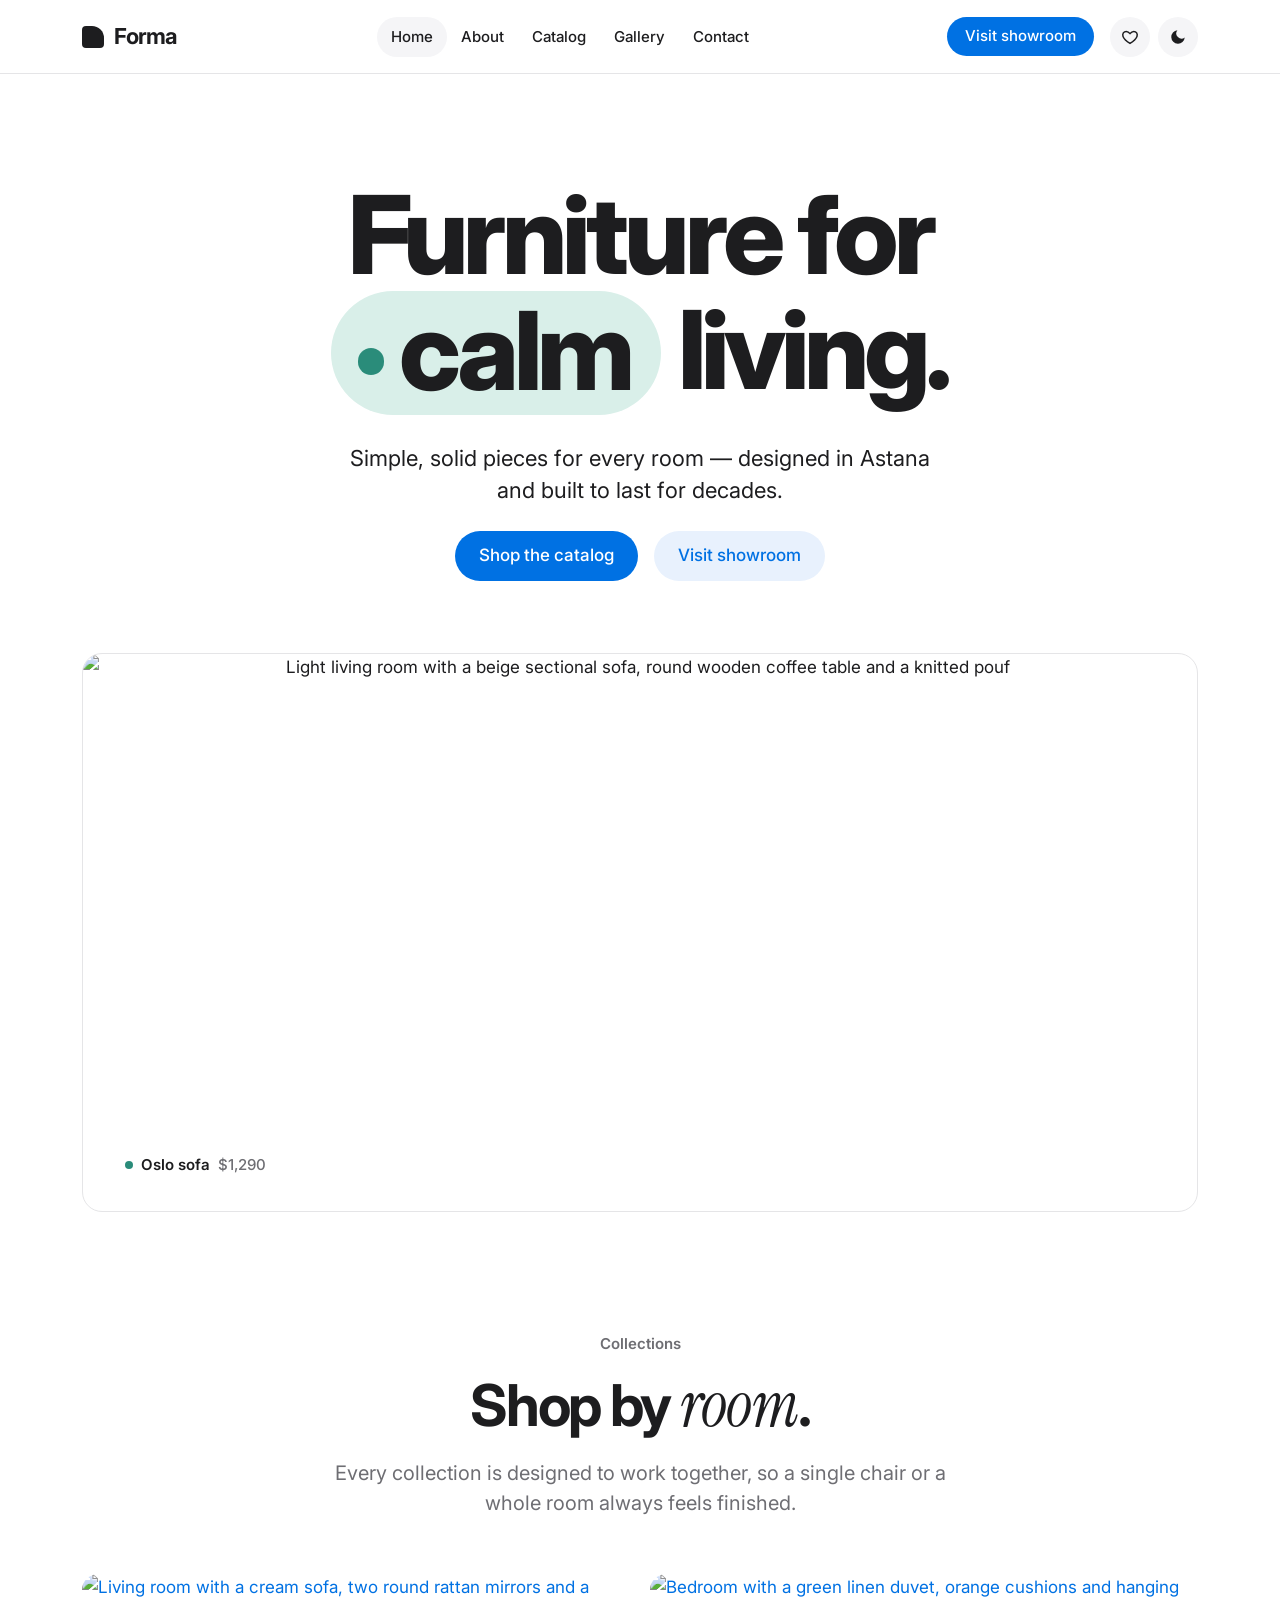
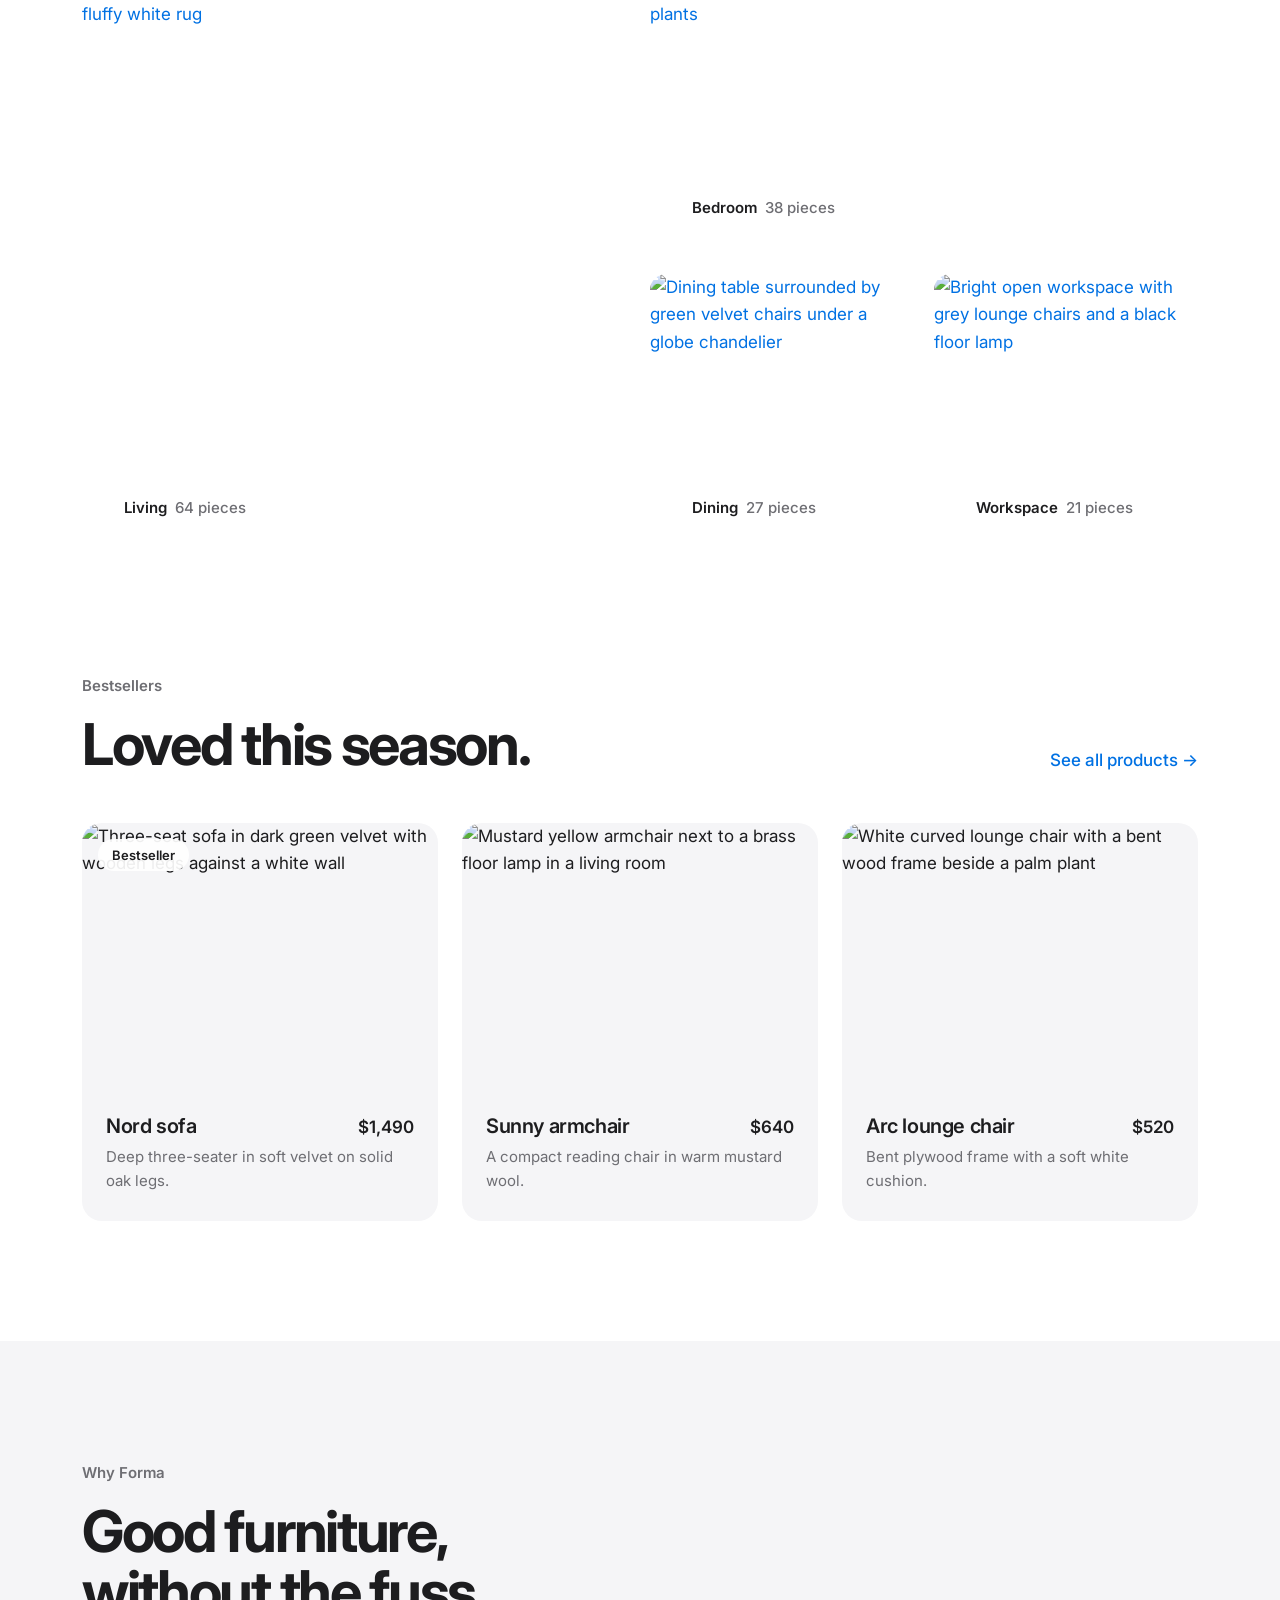
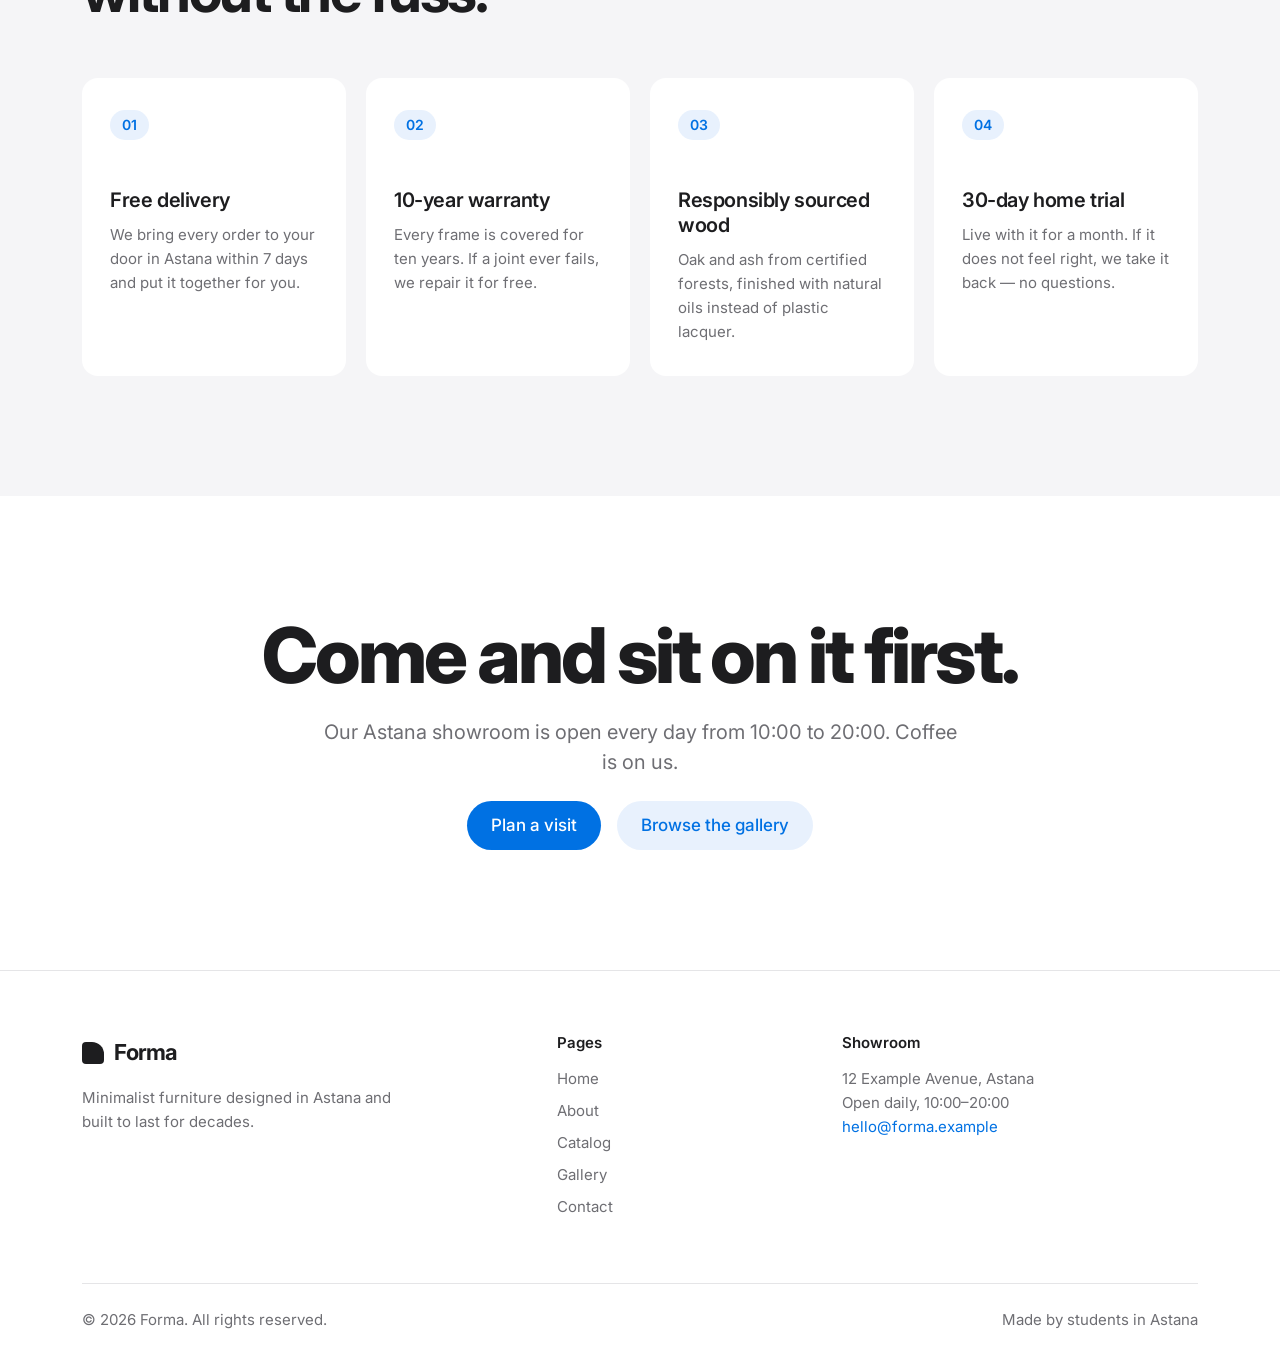
==== commit e8292d9a: "Render Home featured products from the products array" ====
--- a/index.html
+++ b/index.html
@@ -136,7 +136,7 @@
       </div>
     </section>
 
-    <!-- Featured products: cards in a Bootstrap row / col-* grid -->
+    <!-- Featured products: cards are created by JavaScript in a Bootstrap row / col-* grid -->
     <section id="featured" class="section pt-0">
       <div class="container">
         <div class="d-flex flex-wrap justify-content-between align-items-end gap-3 mb-5">
@@ -147,44 +147,8 @@
           <a class="link-arrow" href="catalog.html">See all products →</a>
         </div>
 
-        <div class="row g-4 justify-content-center">
-          <div class="col-12 col-md-6 col-lg-4">
-            <article class="product-card">
-              <img class="product-card-img" src="images/product-nord-sofa.jpg" alt="Three-seat sofa in dark green velvet with wooden legs against a white wall">
-              <div class="product-card-body">
-                <div class="d-flex justify-content-between align-items-baseline gap-3">
-                  <h3 class="product-card-title">Nord sofa</h3>
-                  <span class="price">$1,490</span>
-                </div>
-                <p class="product-card-text">Deep three-seater in soft velvet on solid oak legs.</p>
-              </div>
-            </article>
-          </div>
-          <div class="col-12 col-md-6 col-lg-4">
-            <article class="product-card">
-              <img class="product-card-img" src="images/product-sunny-armchair.jpg" alt="Mustard yellow armchair next to a brass floor lamp in a living room">
-              <div class="product-card-body">
-                <div class="d-flex justify-content-between align-items-baseline gap-3">
-                  <h3 class="product-card-title">Sunny armchair</h3>
-                  <span class="price">$640</span>
-                </div>
-                <p class="product-card-text">A compact reading chair in warm mustard wool.</p>
-              </div>
-            </article>
-          </div>
-          <div class="col-12 col-md-6 col-lg-4">
-            <article class="product-card">
-              <img class="product-card-img" src="images/product-arc-lounge-chair.jpg" alt="White curved lounge chair with a bent wood frame beside a palm plant">
-              <div class="product-card-body">
-                <div class="d-flex justify-content-between align-items-baseline gap-3">
-                  <h3 class="product-card-title">Arc lounge chair</h3>
-                  <span class="price">$520</span>
-                </div>
-                <p class="product-card-text">Bent plywood frame with a soft white cushion.</p>
-              </div>
-            </article>
-          </div>
-        </div>
+        <!-- Filled by js/home.js from the products array (only featured products) -->
+        <div class="row g-4 justify-content-center" id="featured-list"></div>
       </div>
     </section>
 
@@ -280,5 +244,7 @@
   <script src="js/data.js"></script>
   <script src="js/utils.js"></script>
   <script src="js/main.js"></script>
+  <script src="js/effects.js"></script>
+  <script src="js/home.js"></script>
 </body>
 </html>
--- a/css/style.css
+++ b/css/style.css
@@ -1307,3 +1307,33 @@
   font-size: 0.9375rem;
   color: var(--color-muted);
 }
+
+/* ===== Back-to-top button (created by js/main.js) ===== */
+.back-to-top {
+  position: fixed;
+  left: 24px;
+  bottom: 24px;
+  z-index: 1020;
+  width: 48px;
+  height: 48px;
+  border: 1px solid var(--color-border);
+  border-radius: 50%;
+  background-color: var(--color-bg);
+  color: var(--color-text);
+  font-size: 1.25rem;
+  box-shadow: 0 8px 24px rgba(0, 0, 0, 0.1);
+  opacity: 0;
+  visibility: hidden;
+  transform: translateY(12px);
+  transition: opacity 0.25s ease, transform 0.25s ease, visibility 0.25s;
+}
+
+.back-to-top.is-visible {
+  opacity: 1;
+  visibility: visible;
+  transform: translateY(0);
+}
+
+.back-to-top:hover {
+  background-color: var(--color-surface);
+}
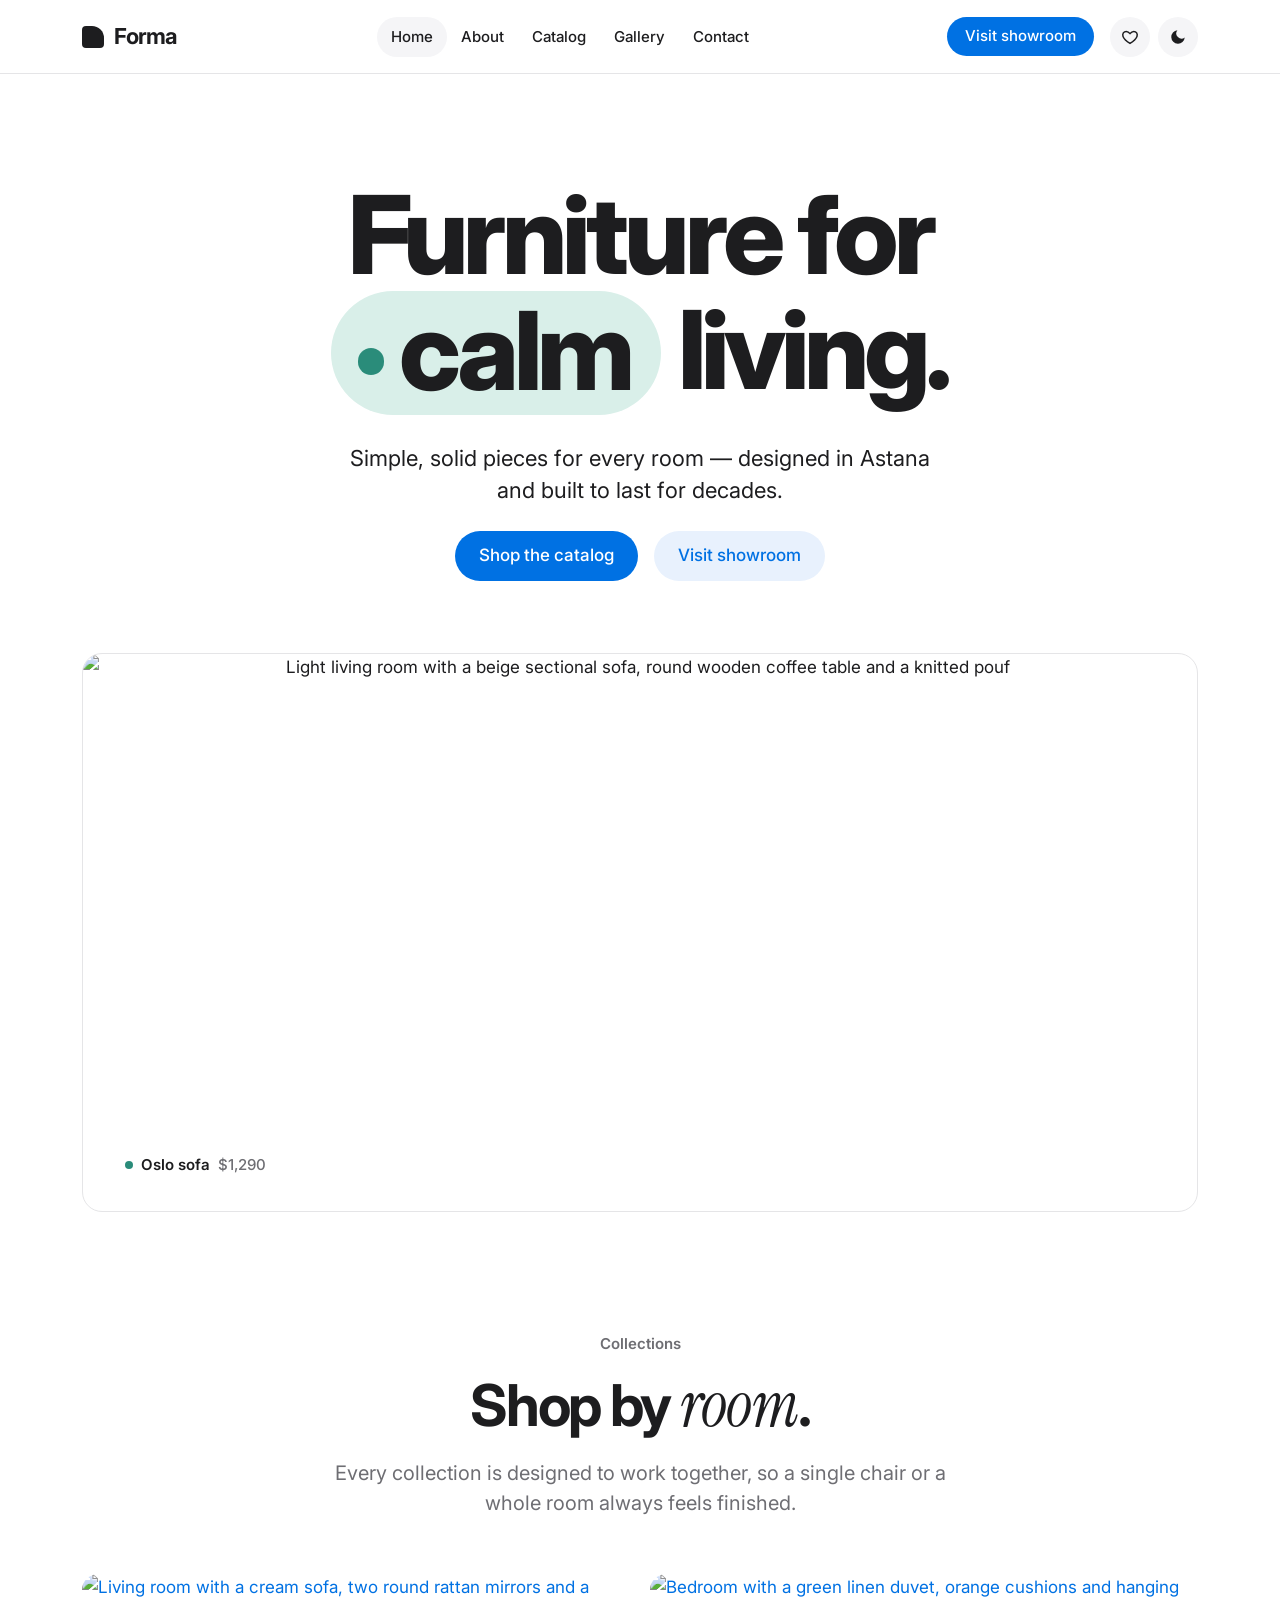
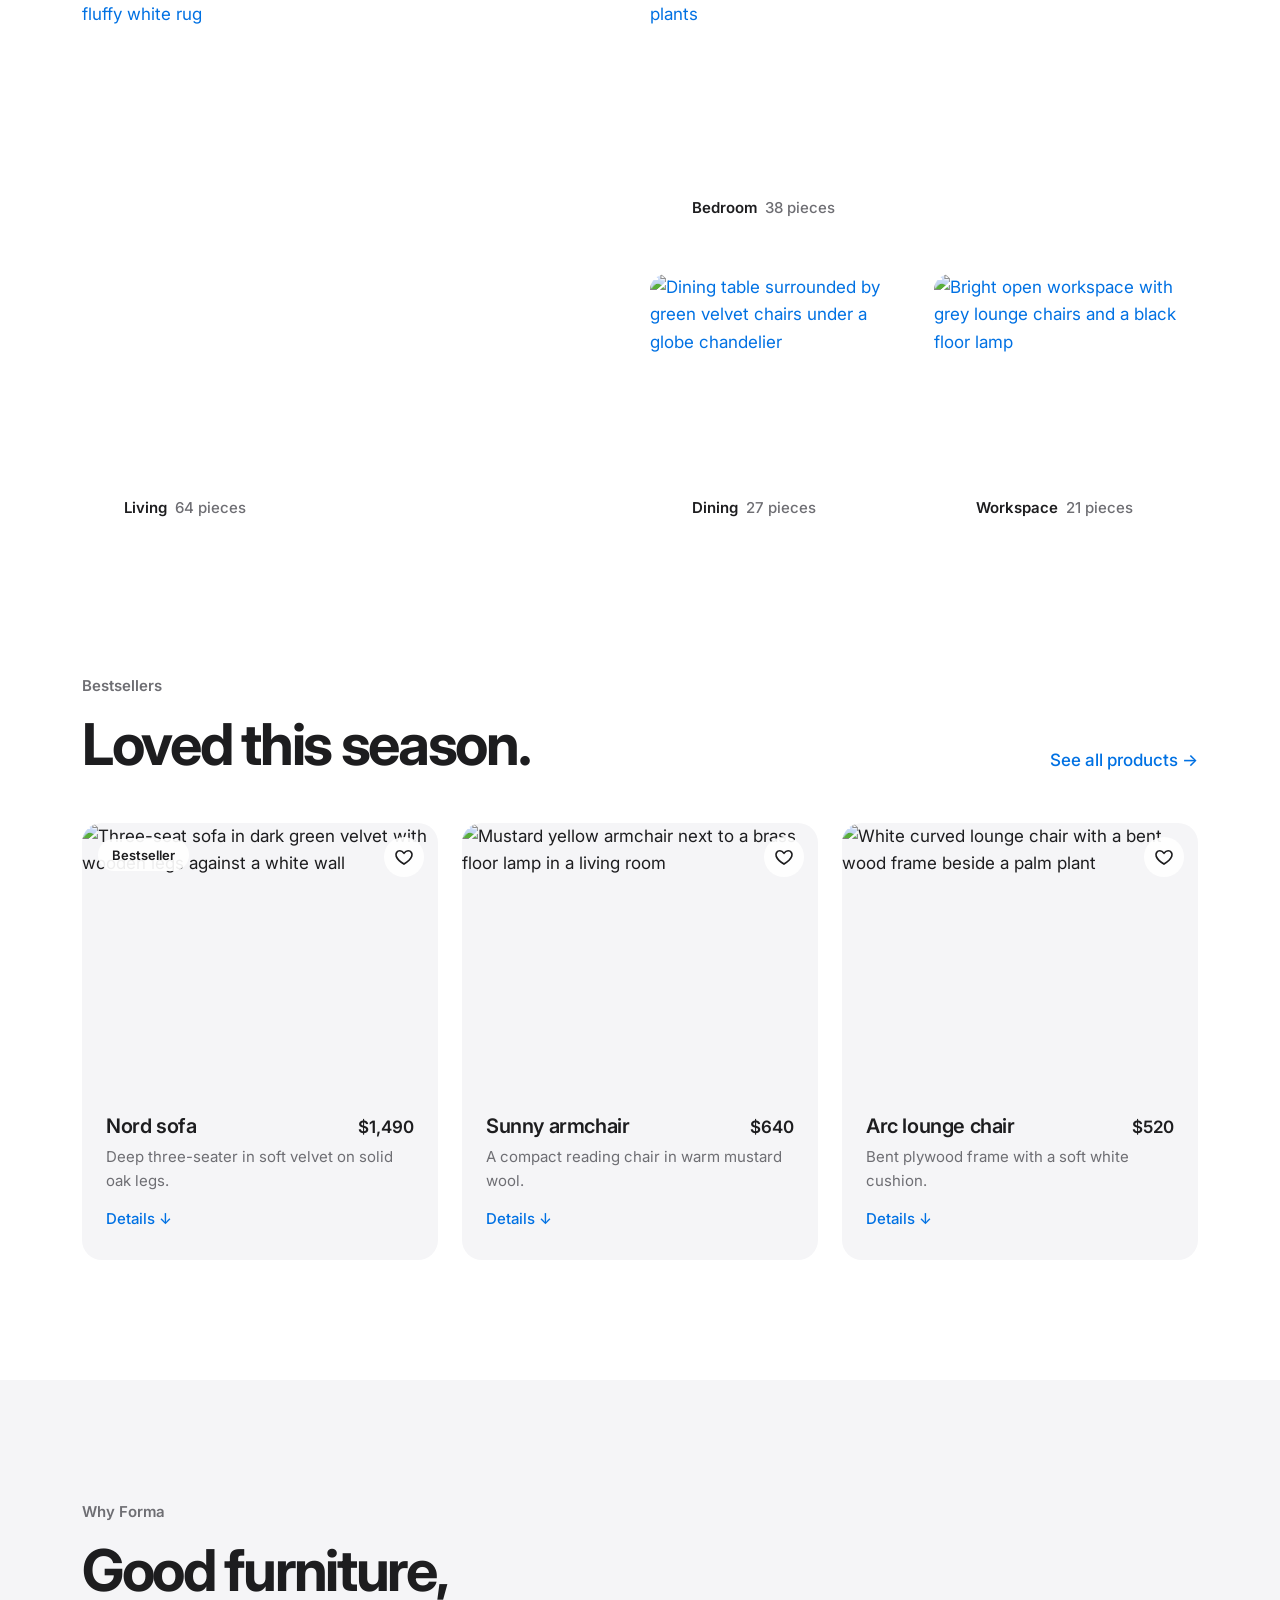
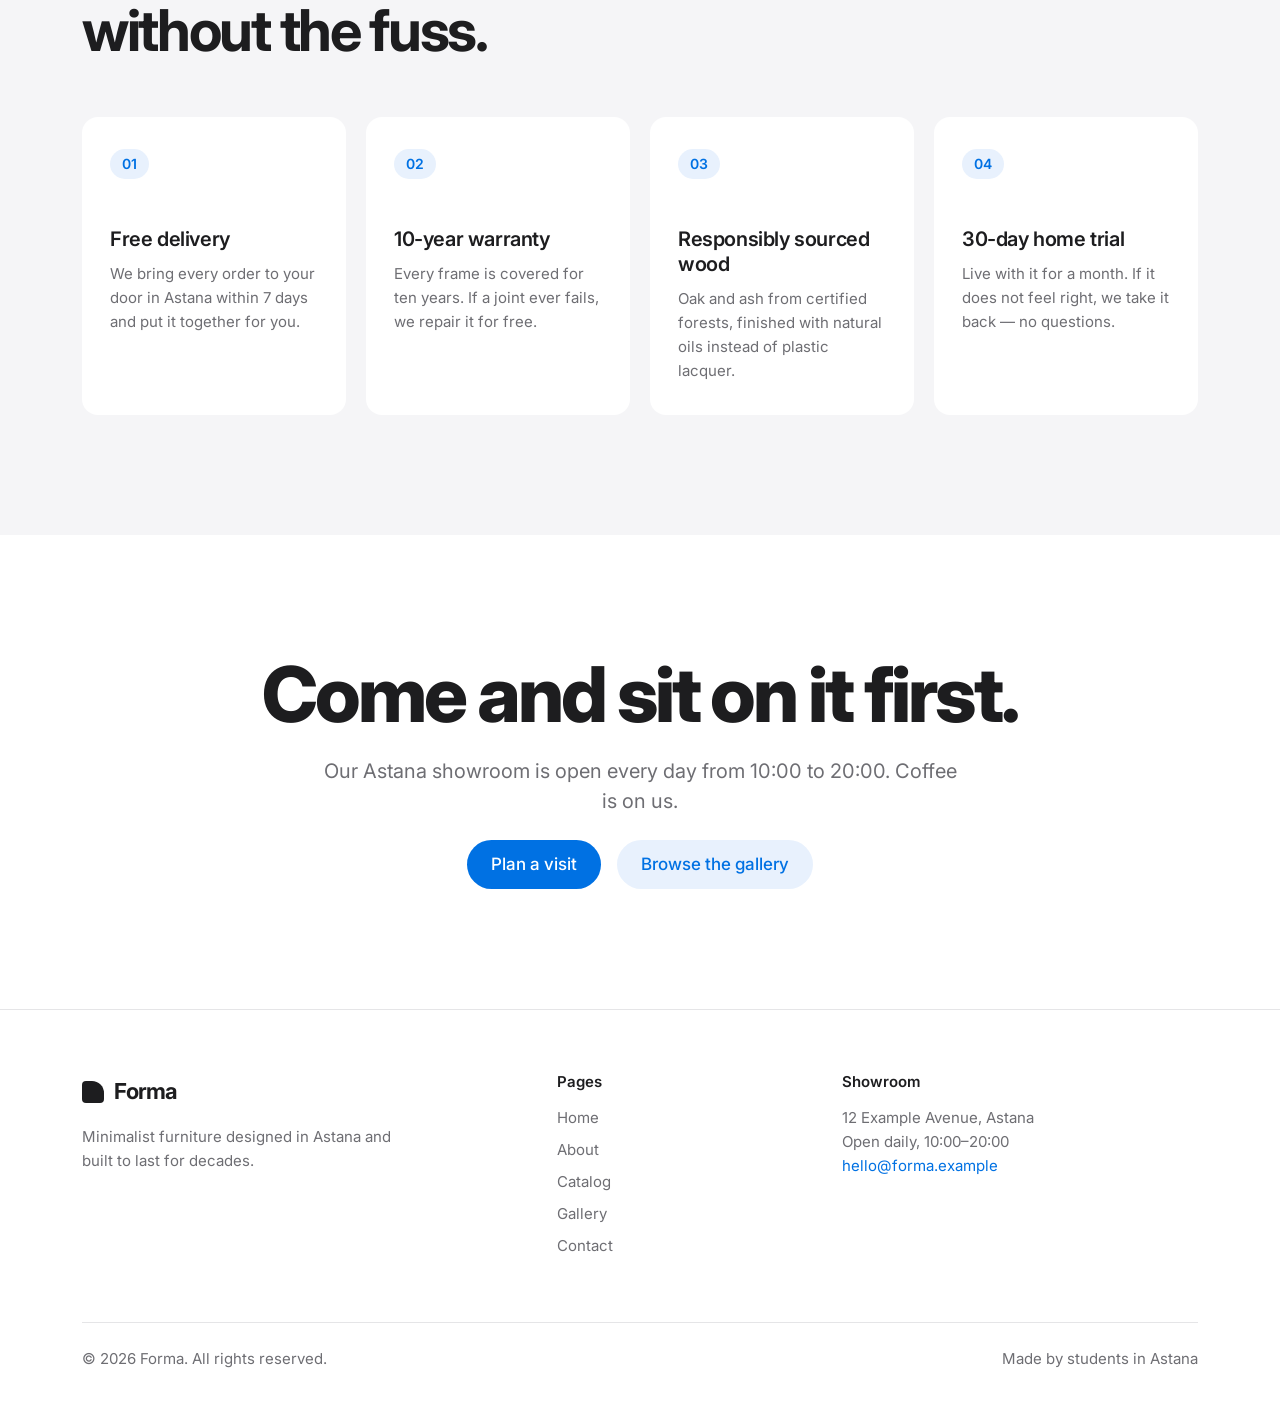
==== commit e7bb1798: "Add Forma favicon so the browser does not request a missing icon" ====
--- a/index.html
+++ b/index.html
@@ -14,6 +14,7 @@
   <!-- Bootstrap first, then our own styles so they can override it -->
   <link href="https://cdn.jsdelivr.net/npm/bootstrap@5.3.3/dist/css/bootstrap.min.css" rel="stylesheet">
   <link href="css/style.css" rel="stylesheet">
+  <link rel="icon" href="images/favicon.svg" type="image/svg+xml">
 
   <!-- Applies the saved light/dark theme before the page is drawn -->
   <script src="js/theme.js"></script>
@@ -109,25 +110,25 @@
 
         <ul class="category-grid">
           <li class="category-tile category-tile-large">
-            <a href="catalog.html">
+            <a href="catalog.html?room=living#products">
               <img src="images/category-living.jpg" alt="Living room with a cream sofa, two round rattan mirrors and a fluffy white rug">
               <span class="image-chip">Living <span class="chip-price">64 pieces</span></span>
             </a>
           </li>
           <li class="category-tile category-tile-wide">
-            <a href="catalog.html">
+            <a href="catalog.html?room=bedroom#products">
               <img src="images/category-bedroom.jpg" alt="Bedroom with a green linen duvet, orange cushions and hanging plants">
               <span class="image-chip">Bedroom <span class="chip-price">38 pieces</span></span>
             </a>
           </li>
           <li class="category-tile">
-            <a href="catalog.html">
+            <a href="catalog.html?room=dining#products">
               <img src="images/category-dining.jpg" alt="Dining table surrounded by green velvet chairs under a globe chandelier">
               <span class="image-chip">Dining <span class="chip-price">27 pieces</span></span>
             </a>
           </li>
           <li class="category-tile">
-            <a href="catalog.html">
+            <a href="catalog.html?room=workspace#products">
               <img src="images/category-workspace.jpg" alt="Bright open workspace with grey lounge chairs and a black floor lamp">
               <span class="image-chip">Workspace <span class="chip-price">21 pieces</span></span>
             </a>
--- a/css/style.css
+++ b/css/style.css
@@ -65,6 +65,12 @@
 }
 
 /* ===== Base — element selectors ===== */
+/* Bootstrap turns on CSS smooth scrolling; jQuery animate() in js/effects.js
+   already scrolls smoothly, and the two together make the page stutter */
+:root {
+  scroll-behavior: auto;
+}
+
 body {
   font-family: var(--font-sans);
   font-size: 17px;
@@ -1337,3 +1343,507 @@
 .back-to-top:hover {
   background-color: var(--color-surface);
 }
+
+/* ===== About: FAQ accordion (opened by jQuery) ===== */
+.faq-list {
+  margin: 0;
+  padding: 0;
+  list-style: none;
+}
+
+.faq-item {
+  border-bottom: 1px solid var(--color-border-strong);
+}
+
+.faq-question {
+  display: flex;
+  justify-content: space-between;
+  align-items: center;
+  gap: 16px;
+  width: 100%;
+  padding: 22px 0;
+  border: 0;
+  background: transparent;
+  color: var(--color-text);
+  font-size: 1.125rem;
+  font-weight: 600;
+  text-align: left;
+}
+
+.faq-icon {
+  flex-shrink: 0;
+  display: inline-flex;
+  align-items: center;
+  justify-content: center;
+  width: 32px;
+  height: 32px;
+  border-radius: 50%;
+  background-color: var(--color-bg);
+  font-size: 1.25rem;
+  font-weight: 400;
+  transition: transform 0.25s ease, background-color 0.25s ease;
+}
+
+/* The open item gets .is-open: the plus turns into a cross */
+.faq-item.is-open .faq-icon {
+  transform: rotate(45deg);
+  background-color: var(--color-accent-soft);
+  color: var(--color-accent);
+}
+
+.faq-answer {
+  display: none; /* jQuery slideDown() shows the answer */
+  padding-bottom: 22px;
+  color: var(--color-muted);
+}
+
+.faq-answer p {
+  margin-bottom: 0;
+}
+
+/* ===== Catalog: toolbar with search, room filter and sorting ===== */
+.catalog-toolbar {
+  display: flex;
+  flex-wrap: wrap;
+  align-items: center;
+  gap: 12px 16px;
+  margin-bottom: 16px;
+}
+
+.toolbar-search {
+  flex: 1 1 260px;
+}
+
+.toolbar-sort {
+  flex: 0 0 220px;
+}
+
+.catalog-toolbar .form-control,
+.catalog-toolbar .form-select {
+  padding: 10px 18px;
+  border: 1px solid var(--color-border-strong);
+  border-radius: var(--radius-pill);
+  background-color: var(--color-bg);
+  color: var(--color-text);
+  font-size: 0.9375rem;
+}
+
+.catalog-toolbar .form-select {
+  padding-right: 40px;
+  background-position: right 16px center;
+}
+
+.catalog-toolbar .form-control:focus,
+.catalog-toolbar .form-select:focus {
+  border-color: var(--color-accent);
+  box-shadow: 0 0 0 4px var(--color-accent-soft);
+}
+
+.room-filters {
+  display: flex;
+  flex-wrap: wrap;
+  gap: 8px;
+}
+
+/* Filter chips: grey by default, blue when active */
+.filter-chip {
+  padding: 8px 16px;
+  border: 0;
+  border-radius: var(--radius-pill);
+  background-color: var(--color-surface);
+  color: var(--color-text);
+  font-size: 0.9375rem;
+  font-weight: 500;
+  transition: background-color 0.2s ease, color 0.2s ease;
+}
+
+.filter-chip:hover {
+  background-color: var(--color-border);
+}
+
+.filter-chip.is-active {
+  background-color: var(--color-accent);
+  color: #ffffff;
+}
+
+.results-count {
+  margin-bottom: 24px;
+  font-size: 0.9375rem;
+  color: var(--color-muted);
+}
+
+/* Shown by js/catalog.js when no product matches */
+.empty-state {
+  padding: 64px 24px;
+  border: 1px dashed var(--color-border-strong);
+  border-radius: var(--radius-lg);
+  text-align: center;
+  color: var(--color-muted);
+}
+
+.empty-title {
+  margin-bottom: 4px;
+  font-size: 1.25rem;
+  font-weight: 600;
+  color: var(--color-text);
+}
+
+/* ===== Heart button on product cards ===== */
+.favorite-btn {
+  position: absolute;
+  top: 14px;
+  right: 14px;
+  z-index: 1;
+  display: inline-flex;
+  align-items: center;
+  justify-content: center;
+  width: 40px;
+  height: 40px;
+  border: 0;
+  border-radius: 50%;
+  background-color: var(--color-chip-bg);
+  color: var(--color-chip-text);
+  transition: transform 0.2s ease;
+}
+
+.favorite-btn svg path {
+  fill: none;
+  stroke: currentColor;
+  stroke-width: 2;
+  stroke-linejoin: round;
+}
+
+.favorite-btn:hover {
+  transform: scale(1.08);
+}
+
+.favorite-btn:focus-visible {
+  outline: none;
+  box-shadow: 0 0 0 4px var(--color-accent-soft);
+}
+
+/* Saved: filled red heart */
+.favorite-btn.is-saved {
+  color: #e0245e;
+}
+
+.favorite-btn.is-saved svg path {
+  fill: currentColor;
+}
+
+/* ===== Product details (opened with jQuery slideToggle) ===== */
+.details-toggle {
+  margin-top: 14px;
+  padding: 0;
+  border: 0;
+  background: transparent;
+  color: var(--color-accent);
+  font-size: 0.9375rem;
+  font-weight: 500;
+}
+
+.details-toggle:hover {
+  color: var(--color-accent-hover);
+}
+
+.product-details {
+  display: none; /* shown by jQuery */
+  margin: 14px 0 0;
+  padding-top: 14px;
+  border-top: 1px solid var(--color-border-strong);
+  font-size: 0.875rem;
+}
+
+.product-details div {
+  display: flex;
+  justify-content: space-between;
+  gap: 12px;
+  padding: 4px 0;
+}
+
+.product-details dt {
+  font-weight: 500;
+  color: var(--color-muted);
+}
+
+.product-details dd {
+  margin: 0;
+  text-align: right;
+}
+
+/* ===== Gallery: room tabs and filtered grid ===== */
+.gallery-filters {
+  justify-content: center;
+  margin-bottom: 32px;
+}
+
+/* When a room is selected every photo gets the same size */
+.gallery-grid.is-filtered .gallery-item {
+  grid-row: span 1;
+  grid-column: span 1;
+}
+
+/* New photos fade in after a tab change */
+.gallery-item {
+  animation: photo-in 0.35s ease;
+}
+
+@keyframes photo-in {
+  from {
+    opacity: 0;
+    transform: scale(0.98);
+  }
+}
+
+/* ===== Gallery: lightbox (created and removed by js/gallery.js) ===== */
+.gallery-link {
+  display: block;
+  height: 100%;
+  cursor: zoom-in;
+}
+
+.gallery-link img {
+  transition: transform 0.4s ease;
+}
+
+.gallery-link:hover img {
+  transform: scale(1.03);
+}
+
+.gallery-link:focus-visible {
+  outline: 4px solid var(--color-accent);
+  outline-offset: -4px;
+}
+
+/* Page behind the lightbox does not scroll */
+body.no-scroll {
+  overflow: hidden;
+}
+
+.lightbox {
+  position: fixed;
+  inset: 0;
+  z-index: 1090;
+  display: flex;
+  align-items: center;
+  justify-content: center;
+  gap: 16px;
+  padding: 24px;
+  background-color: rgba(0, 0, 0, 0.88);
+  animation: toast-in 0.2s ease;
+}
+
+.lightbox-figure {
+  max-width: min(1100px, 100%);
+  margin: 0;
+  text-align: center;
+}
+
+/* Two classes, so the dark-theme dimming of photos does not apply here */
+.lightbox .lightbox-img {
+  max-height: 80vh;
+  margin: 0 auto;
+  border-radius: var(--radius);
+  object-fit: contain;
+  filter: none;
+}
+
+.lightbox-caption {
+  margin-top: 14px;
+  font-size: 0.9375rem;
+  color: #f5f5f7;
+}
+
+.lightbox-btn {
+  flex-shrink: 0;
+  width: 48px;
+  height: 48px;
+  border: 0;
+  border-radius: 50%;
+  background-color: rgba(255, 255, 255, 0.14);
+  color: #ffffff;
+  font-size: 1.375rem;
+  line-height: 1;
+  transition: background-color 0.2s ease;
+}
+
+.lightbox-btn:hover,
+.lightbox-btn:focus-visible {
+  outline: none;
+  background-color: rgba(255, 255, 255, 0.28);
+}
+
+.lightbox-close {
+  position: absolute;
+  top: 20px;
+  right: 20px;
+}
+
+/* Phones: arrows go below the photo */
+@media (max-width: 575.98px) {
+  .lightbox {
+    flex-wrap: wrap;
+    align-content: center;
+  }
+
+  .lightbox-figure {
+    order: -1;
+    flex-basis: 100%;
+  }
+}
+
+/* ===== Contact: validation messages (written by js/contact.js) ===== */
+.field-error {
+  min-height: 0;
+  margin: 6px 0 0;
+  font-size: 0.875rem;
+  color: var(--color-danger);
+}
+
+.field-error:empty {
+  display: none;
+}
+
+/* Red or green border instead of Bootstrap's icons */
+.booking-form .form-control.is-invalid,
+.booking-form .form-select.is-invalid {
+  border-color: var(--color-danger);
+  background-image: none;
+}
+
+.booking-form .form-control.is-valid,
+.booking-form .form-select.is-valid {
+  border-color: var(--color-success);
+  background-image: none;
+}
+
+.booking-form .form-control.is-invalid:focus,
+.booking-form .form-select.is-invalid:focus {
+  box-shadow: 0 0 0 4px rgba(215, 0, 21, 0.12);
+}
+
+.booking-form .form-check-input.is-invalid {
+  border-color: var(--color-danger);
+}
+
+.booking-form .form-check-input.is-invalid ~ .form-check-label {
+  color: var(--color-danger);
+}
+
+/* ===== Contact: confirmation shown after a valid booking ===== */
+.form-success {
+  padding: 32px;
+  border-radius: var(--radius);
+  background-color: var(--color-surface);
+  animation: toast-in 0.3s ease;
+}
+
+.form-success:focus {
+  outline: none;
+}
+
+.success-icon {
+  display: inline-flex;
+  align-items: center;
+  justify-content: center;
+  width: 56px;
+  height: 56px;
+  margin-bottom: 20px;
+  border-radius: 50%;
+  background-color: var(--color-success);
+  color: #ffffff;
+  font-size: 1.5rem;
+  font-weight: 700;
+}
+
+.success-title {
+  margin-bottom: 8px;
+  font-size: 1.75rem;
+}
+
+.success-text {
+  color: var(--color-muted);
+}
+
+.success-summary {
+  margin: 0 0 24px;
+  padding: 0;
+  list-style: none;
+}
+
+.success-summary li {
+  display: flex;
+  justify-content: space-between;
+  gap: 16px;
+  padding: 12px 0;
+  border-bottom: 1px solid var(--color-border-strong);
+}
+
+.success-summary li span:first-child {
+  color: var(--color-muted);
+}
+
+.success-summary li span:last-child {
+  font-weight: 600;
+  text-align: right;
+}
+
+.char-counter {
+  margin: 6px 0 0;
+  font-size: 0.8125rem;
+  color: var(--color-muted);
+  white-space: nowrap;
+  transition: color 0.2s ease;
+}
+
+.char-counter.is-near-limit {
+  color: #c93400;
+  font-weight: 600;
+}
+
+/* Saved products listed inside the booking form */
+.booking-favorites {
+  display: flex;
+  flex-wrap: wrap;
+  gap: 8px;
+  margin: 0;
+  padding: 0;
+  list-style: none;
+}
+
+.booking-favorites li {
+  padding: 6px 14px;
+  border-radius: var(--radius-pill);
+  background-color: var(--color-accent-soft);
+  color: var(--color-accent);
+  font-size: 0.875rem;
+  font-weight: 500;
+}
+
+/* ===== Endterm components on phones (≤ 575.98px) ===== */
+@media (max-width: 575.98px) {
+  /* Bootstrap .g-5 gutters are wider than the phone side padding */
+  .row.g-5 {
+    --bs-gutter-x: 2.5rem;
+  }
+
+  .toolbar-sort {
+    flex-basis: 100%;
+  }
+
+  .toast-stack {
+    right: 16px;
+    left: 16px;
+    bottom: 16px;
+    align-items: center;
+  }
+
+  .back-to-top {
+    left: 16px;
+    bottom: 16px;
+  }
+
+  .form-success {
+    padding: 24px;
+  }
+}
